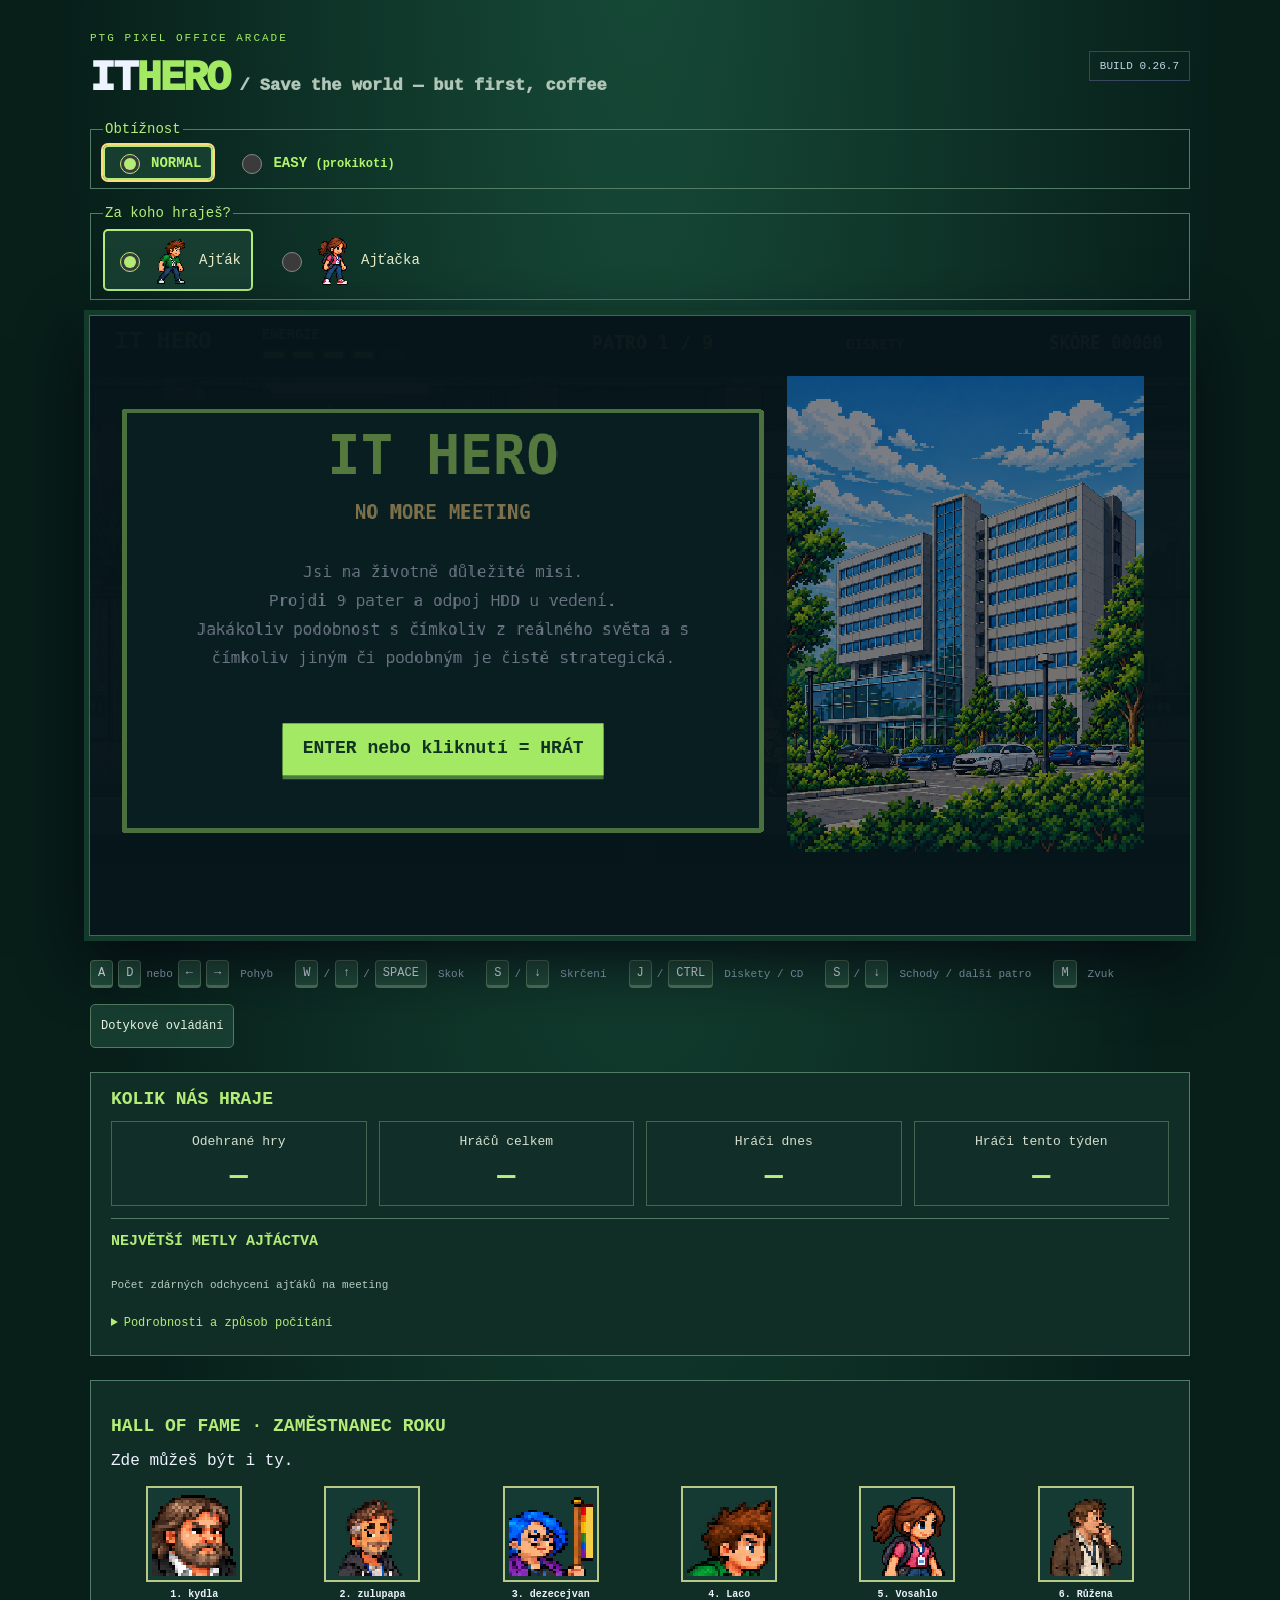
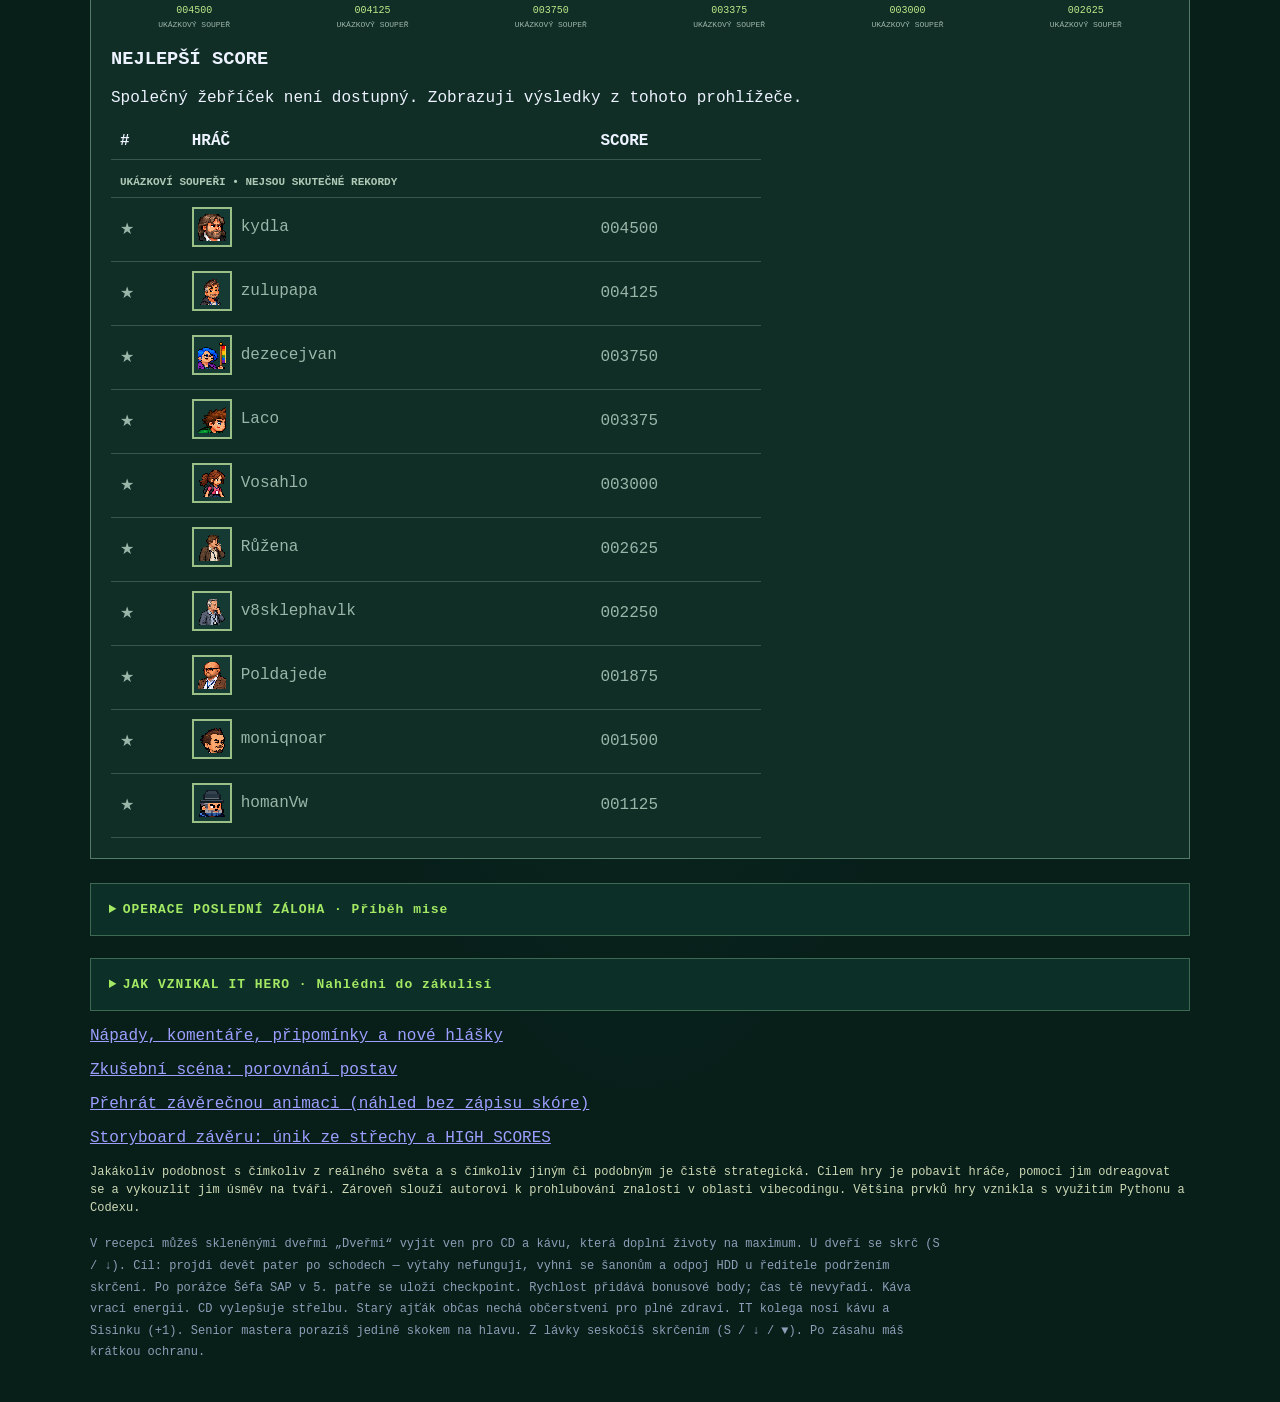
==== index.html @ a075cd4a "Apply approved desk variant C with cream legs and subdued office backgrounds" ====
<!doctype html>
<html lang="cs">
<head>
  <meta charset="utf-8">
  <meta name="viewport" content="width=device-width, initial-scale=1, viewport-fit=cover">
  <meta name="theme-color" content="#111a2a">
  <title>IT HERO | Save the world — but first, coffee</title>
  <link rel="stylesheet" href="style.css?v=0.26.7">
  <script defer src="vendor/phaser.min.js"></script>
  <script defer src="character-dialogue.js?v=0.26.7"></script>
  <script defer src="dialogue-runtime.js?v=0.26.7"></script>
  <script defer src="posters.js?v=0.26.7"></script>
  <script defer src="item-textures.js?v=0.26.7"></script>
  <script defer src="trio-attacks.js?v=0.26.7"></script>
  <script defer src="player-character.js?v=0.26.7"></script>
  <script defer src="appearance-mode.js?v=0.26.7"></script>
  <script defer src="character-motion.js?v=0.26.7"></script>
  <script defer src="enemy-catalog.js?v=0.26.7"></script>
  <script defer src="dbpm.js?v=0.26.7"></script>
  <script defer src="sap-integrator.js?v=0.26.7"></script>
  <script defer src="it-colleague.js?v=0.26.7"></script>
  <script defer src="gen-z-blockers.js?v=0.26.7"></script>
  <script defer src="old-badger.js?v=0.26.7"></script>
  <script defer src="touch-controls.js?v=0.26.7"></script>
  <script defer src="difficulty.js?v=0.26.7"></script>
  <script defer src="gameplay.js?v=0.26.7"></script>
  <script defer src="community-config.js?v=cloud-9e7cbf2f4eb1"></script>
  <script defer src="dialogue-community.js?v=0.26.7"></script>
  <script defer src="play-stats.js?v=0.26.7"></script>
  <script defer src="avatars.js?v=0.26.7"></script>
  <script defer src="founders.js?v=0.26.7"></script>
  <script defer src="menu-guests.js?v=0.26.7"></script>
  <script defer src="score-table.js?v=0.26.7"></script>
  <script defer src="ending-scene.js?v=0.26.7"></script>
  <script defer src="secret-console.js?v=0.26.7"></script>
  <script defer src="final-manager.js?v=0.26.7"></script>
  <script defer src="lobby.js?v=0.26.7"></script>
  <script defer src="outdoor-bonus.js?v=0.26.7"></script>
  <script defer src="office-desks.js?v=0.26.7"></script>
  <script defer src="game.js?v=0.26.7"></script>
  <link rel="icon" type="image/png" sizes="32x32" href="assets/icons/favicon-32.png?v=1">
  <link rel="icon" href="favicon.ico?v=1" sizes="16x16 32x32 48x48">
  <link rel="apple-touch-icon" sizes="180x180" href="assets/icons/apple-touch-icon.png?v=1">
  <link rel="manifest" href="site.webmanifest?v=1">
</head>
<body>
  <main class="layout">
    <header class="heading">
      <div>
        <span class="eyebrow">PTG PIXEL OFFICE ARCADE</span>
        <h1>IT<span>HERO</span><small> / Save the world — but first, coffee</small></h1>
      </div>
      <span class="version">BUILD 0.26.7</span>
    </header>
    <fieldset id="difficulty-choice" class="player-choice difficulty-choice"><legend>Obtížnost</legend><label><input type="radio" name="difficulty" value="normal" checked><span><strong>NORMAL</strong></span></label><label><input type="radio" name="difficulty" value="easy"><span><strong>EASY <small>(prokikoti)</small></strong></span></label></fieldset>
    <fieldset id="player-choice" class="player-choice">
      <legend>Za koho hraješ?</legend>
      <label><input type="radio" name="player-character" value="boy" checked><canvas width="64" height="80" aria-hidden="true"></canvas><span>Ajťák</span></label>
      <label><input type="radio" name="player-character" value="girl"><canvas width="64" height="80" aria-hidden="true"></canvas><span>Ajťačka</span></label>
    </fieldset>
    <section id="play-area" class="play-area" aria-label="Herní plocha a ovládání">
    <div class="game-shell">
      <div id="game" role="application" aria-label="Hra IT HERO"></div>
      <button type="button" id="game-action" class="game-action" hidden>ENTER nebo kliknutí = HRÁT</button>
      <div class="offline-message" id="offline-message" hidden>
        Phaser se nepodařilo načíst. Zkontroluj, že složka vendor obsahuje soubor phaser.min.js, a obnov stránku.
      </div>
    </div>
    <div id="touch-toolbar" class="touch-toolbar" hidden>
      <button type="button" id="touch-pause">|| Pauza</button>
      <button type="button" id="touch-sound" aria-pressed="true">Zvuk: zap.</button>
      <button type="button" id="touch-fullscreen">[ ] Celá obrazovka</button>
      <button type="button" id="touch-mode" data-mode="stick">Ovládání: palec</button>
    </div>
    <div id="touch-controls" class="touch-controls" role="group" aria-label="Dotykové ovládání hry" aria-describedby="touch-hint" hidden>
      <div id="touch-stick-zone" class="touch-stick-zone" role="group" aria-label="Levý palec: tažením doleva a doprava pohyb, nahoru skok, dolů skrčení a schody" aria-disabled="true" data-active="false">
        <div id="touch-stick-base" class="touch-stick-base" aria-hidden="true"><span class="touch-stick-knob"></span><span class="touch-stick-up">▲</span><span class="touch-stick-down">▼</span></div>
        <span class="touch-stick-hint" aria-hidden="true">↔ POHYB · ↑ SKOK · ↓ SCHODY</span>
      </div>
      <div class="touch-movement">
        <button type="button" data-touch-action="left" aria-label="Pohyb doleva" aria-pressed="false">◀</button>
        <button type="button" data-touch-action="right" aria-label="Pohyb doprava" aria-pressed="false">▶</button>
        <button type="button" data-touch-action="crouch" aria-label="Skrčit se nebo použít schody" aria-pressed="false">▼<small>schody</small></button>
        <button type="button" data-touch-action="jump" aria-label="Skok" aria-pressed="false">↑<small>skok</small></button>
      </div>
      <div class="touch-actions">
        <button type="button" data-touch-action="shoot" aria-label="Střelba disketami nebo CD" aria-pressed="false">●<small>střelba</small></button>
      </div>
    </div>
    <p id="touch-hint" class="touch-hint" hidden>Drž ▼ pro skrčení; u schodů přejdeš dál a u HDD odpojíš disk. Pohyb, skok a střelbu můžeš kombinovat. <span>Na mobilu zkus otočit telefon na šířku.</span></p>
    </section>
    <div class="controls">
      <div><kbd>A</kbd><kbd>D</kbd><span>nebo</span><kbd>←</kbd><kbd>→</kbd><span>Pohyb</span></div>
      <div><kbd>W</kbd><span>/</span><kbd>↑</kbd><span>/</span><kbd>SPACE</kbd><span>Skok</span></div>
      <div><kbd>S</kbd><span>/</span><kbd>↓</kbd><span>Skrčení</span></div>
      <div><kbd>J</kbd><span>/</span><kbd>CTRL</kbd><span>Diskety / CD</span></div>
      <div><kbd>S</kbd><span>/</span><kbd>↓</kbd><span>Schody / další patro</span></div>
      <div><kbd>M</kbd><span>Zvuk</span></div>
    </div>
    <button type="button" id="touch-toggle" class="touch-toggle" aria-controls="touch-controls" aria-expanded="false">Dotykové ovládání</button>
    <section class="play-statistics compact-stats" aria-labelledby="play-stats-title"><h2 id="play-stats-title">KOLIK NÁS HRAJE</h2>
    <dl class="play-stat-values stats-totals"><div><dt>Odehrané hry</dt><dd id="games-started">—</dd></div><div><dt>Hráčů celkem</dt><dd id="players-total">—</dd></div><div><dt>Hráči dnes</dt><dd id="players-today">—</dd></div><div><dt>Hráči tento týden</dt><dd id="players-week">—</dd></div></dl>

    <div class="game-activity"><h3>NEJVĚTŠÍ METLY AJŤÁCTVA</h3><div id="game-killers" class="game-killers"></div><p class="killer-count-label">Počet zdárných odchycení ajťáků na meeting</p></div>
    <details class="stats-details"><summary>Podrobnosti a způsob počítání</summary><p id="play-stats-status" role="status">Načítám statistiku…</p><p id="games-since"></p><p id="game-stats-status" role="status">Načítám statistiku her…</p><p class="play-stats-note">Hráče počítáme podle anonymního ID prohlížeče. Opakované pokusy jednoho hráče se započítávají mezi hry, ne mezi nové hráče. Jiný prohlížeč nebo smazání dat znamená nového hráče. Den i týden počítáme podle českého času, týden od pondělí.</p><p class="play-stats-note">Počítá se každý start kampaně i pokračování ze zálohy po prohře. Pauza, venkovní mezihra ani samotné otevření stránky se nepočítají. Starší hry před začátkem měření zpětně dopočítat neumíme.</p></details></section>
    <section class="employee-hall" aria-labelledby="employee-title"><h2 id="employee-title">HALL OF FAME · ZAMĚSTNANEC ROKU</h2><p>Zde můžeš být i ty.</p><div id="employee-portraits" class="employee-portraits"></div>
    <h3>NEJLEPŠÍ SCORE</h3><p id="lobby-status" role="status">Načítám společné výsledky…</p><table class="lobby-table"><thead><tr><th scope="col">#</th><th scope="col">HRÁČ</th><th scope="col">SCORE</th></tr></thead><tbody id="lobby-scores"></tbody></table></section>
    <details class="mission-story">
      <summary>OPERACE POSLEDNÍ ZÁLOHA · Příběh mise</summary>
      <p>Někdo rozeslal e-mail „HOŘÍ!“ a do kopie přidal celou firmu. Myslel tím termín vyplnění dotazníku 9029/775 v LínémX. Recepce to pochopila doslova.</p>
      <p>Budova je vyklizená. Skoro. Na povinné porady se evakuace zřejmě nevztahuje.</p>
      <p>Byl jsi zrovna ve městě pro diskety, když ti to došlo. V kanceláři nejvyššího šéfa v devátém patře zůstal připojený tvůj externí HDD. Ten s adresářem <strong>„POJISTKA_PRO_PŘÍPAD_PADÁKA“</strong>.</p>
      <p>Stačí, aby někdo klikl na <strong>„PREZENTACE_FINAL_OPRAVDU_FINAL.exe“</strong>, a spustí se tvůj kdysi vtipně míněný krizový plán: servery se promažou, switche promění v drahá těžítka a všem ve firmě přistanou ve schránce fotomontáže vedení, oblíbených kolegů a všechny pikantnosti z odposlechů ve výtazích.</p>
      <p><strong>Musíš ten disk odpojit. Hned.</strong></p>
      <p>Před tebou je devět pater, nefunkční výtahy a kolegové s jedinou otázkou: „Nemáš minutku?“</p>
      <p>Nemáš.</p>
      <p>Žádná porada. Žádný brífink. Žádný stand-up, společný oběd ani rychlý brainstorming.</p>
      <p><strong>Popadni diskety, přeskoč agendu a dostaň se nahoru.</strong></p>
    </details>
    <details class="mission-story making-of" id="making-of">
      <summary>JAK VZNIKAL IT HERO · Nahlédni do zákulisí</summary>
      <article aria-labelledby="making-of-title">
        <h2 id="making-of-title">IT HERO: Z kanceláře do pixelového světa</h2>
        <p>Na začátku byla jednoduchá otázka: <strong>Co kdyby se běžný den v kanceláři změnil v arkádovou hru?</strong> Místo příšer kolegové, místo kouzelných lektvarů káva a místo meče diskety. Tak vznikl IT HERO — hra pro pobavení a zároveň praktický pokus, co dnes dokáže člověk vytvořit s pomocí AI.</p>
        <h3>Nejdřív pár kostiček a tři patra</h3>
        <figure><a href="assets/making-of/first-version.png" target="_blank" rel="noopener noreferrer" aria-label="Zvětšit obrázek první verze hry"><img src="assets/making-of/first-version.png" width="1100" height="870" loading="lazy" decoding="async" alt="První verze IT HERO 0.1.1: jednoduché postavičky, obdélníkové kancelářské vybavení, káva a schody."></a><figcaption>První prototyp měl tři patra a kancelář poskládanou z obdélníků. Už uměl pohyb, skok, střelbu a doplňování energie kávou. Snímek původní verze 0.1.1.</figcaption></figure>
        <p>První verze nepotřebovala dokonalou grafiku. Bylo důležité zjistit, jestli bude základ hry fungovat: projít patro, přeskočit překážku, vyhnout se šanonu a najít schody.</p>
        <p>Teprve potom přibývala další patra, nové postavy, venkovní mezihra, mobilní ovládání a závěrečný odlet. Dnešní hra má devět pater. <strong>Ajťačka přibyla až na přání hráčů, stejně jako lehčí obtížnost Easy.</strong> Připomínky tak mění nejen drobnosti, ale i způsob, jakým se hra hraje.</p>
        <h3>Jak vznikají postavy</h3>
        <figure><a href="assets/making-of/visual-concept.png" target="_blank" rel="noopener noreferrer" aria-label="Zvětšit původní grafický koncept a lineup postav"><img src="assets/making-of/visual-concept.png" width="1536" height="1024" loading="lazy" decoding="async" alt="Původní vizuální koncept: kancelářská budova, sestava Ajťáka, sekretářky, odboráře a manažera, paleta barev a návrhy předmětů."></a><figcaption>Původní vizuální koncept a lineup, tedy sestava návrhů postav. Společný přehled pomáhá porovnat velikosti, barvy i styl. Některé podoby a útoky se od té doby změnily.</figcaption></figure>
        <p>Postava nejdřív vzniká jako návrh: jak bude vypadat, co ponese v ruce a čím bude charakteristická. Potom potřebuje několik podob pro různé situace.</p>
        <figure class="making-of-character"><a href="assets/characters/it_colleague.png" target="_blank" rel="noopener noreferrer" aria-label="Zvětšit obrázky IT kolegy v několika pózách"><img src="assets/characters/it_colleague.png" width="1774" height="887" loading="lazy" decoding="async" alt="IT kolega v několika pózách: stojí, přikrčí se a mává, nabízí kávu a podává sladkost."></a><figcaption>Jedna postava, několik situací: IT kolega v klidu, přikrčený, s kávou a se sladkostí. Ukázka obrázkového podkladu pro hru.</figcaption></figure>
        <p>Takovým jednotlivým obrázkům se říká <strong>sprity</strong>. Když hra rychle střídá obrázky chůze, postava se zdánlivě pohybuje. Podobně funguje skok, útok nebo reakce na zásah — jako malý obrázkový film.</p>
        <p>Vytvořit hezký návrh je ale jen začátek. Ve hře musí správně sedět ruce, vlasy i předměty. Knír, který vypadá dobře na velkém obrázku, může na malé postavičce působit jako přilepený. Proto se grafika opakovaně upravuje a kontroluje přímo při hraní. Současné podoby si můžeš prohlédnout v <a href="character-preview.html">porovnání postav</a>.</p>
        <h3>Z čeho se skládá obraz hry</h3>
        <p>Celá scéna má několik vrstev, podobně jako divadelní jeviště:</p>
        <ul><li><strong>Pozadí</strong> tvoří kanceláře, okna, město nebo prostor před budovou. Vytváří atmosféru.</li><li><strong>Herní předměty</strong> jsou stoly, plošiny, dveře nebo vozíky. Hráč musí dobře poznat, kudy může projít a na co vyskočit.</li><li><strong>Postavy a střely</strong> se pohybují před pozadím. Patří sem také létající diskety, míčky a další kancelářská výzbroj.</li><li><strong>Efekty</strong> ukazují zásah, páru nad kávou nebo pohon létajícího auta.</li><li><strong>Ukazatele a texty</strong> sdělují energii, skóre, patro a hlášky postav.</li></ul>
        <p>Vzhled vychází z <strong>pixel artu</strong> — obrázků, u kterých jsou záměrně vidět malé barevné čtverečky. Připomíná staré herní automaty, ale kombinuje je s podrobnějším kancelářským prostředím. Barevná paleta na konceptu pomáhá udržet společný styl; výrazné obrysy zase oddělují postavy a překážky od pozadí.</p>
        <p>Vedle viditelného obrázku má postava také neviditelnou <strong>zásahovou oblast</strong>. Podle ní hra pozná, zda hráč stojí na stole, narazil do kolegy nebo ho zasáhla střela. Nemusí přesně kopírovat každý vlas; jejím úkolem je, aby střety působily spravedlivě.</p>
        <h3>Než vznikne animace, přijde storyboard</h3>
        <p><strong>Storyboard je obrázkový plán děje.</strong> Je to něco jako krátký komiks, podle kterého se připravuje průběh hry a jednotlivé scény. Následující přehled shrnuje dnešní kampaň a ukazuje i její závěr.</p>
        <figure><a href="assets/making-of/campaign-storyboard.png" target="_blank" rel="noopener noreferrer" aria-label="Zvětšit storyboard kampaně"><img src="assets/making-of/campaign-storyboard.png" width="1536" height="1024" loading="lazy" decoding="async" alt="Šest obrázků kampaně: recepce, kancelářské překážky, přestávka venku, poslední manažer, odlet autem a vítězství."></a><figcaption>Obrázkový přehled kampaně. Ilustrace děje, nikoli šest snímků ze spuštěné hry.</figcaption></figure>
        <ol><li><strong>Recepce:</strong> Ajťák nebo Ajťačka vyráží zachránit externí disk.</li><li><strong>Cesta vzhůru:</strong> kanceláře, kolegové, překážky a jejich hlášky.</li><li><strong>Pauza venku:</strong> káva, zásoby CD, DžejTý na skládačce a pozorující sojka.</li><li><strong>Poslední patro:</strong> souboj s hlavním manažerem a odpojení HDD.</li><li><strong>Únik ze střechy:</strong> nástup do upraveného sportovního auta a odlet nad městem.</li><li><strong>Závěr:</strong> na Normal zápis do Hall of Fame, na Easy manažerova výzva zkusit vyšší obtížnost.</li></ol>
        <figure><a href="assets/making-of/rooftop-storyboard.png" target="_blank" rel="noopener noreferrer" aria-label="Zvětšit storyboard závěrečného odletu"><img src="assets/making-of/rooftop-storyboard.png" width="1774" height="887" loading="lazy" decoding="async" alt="Podrobnější storyboard závěru: příchod na střechu, nástup do auta, změna kol na pohon, odlet nad kampusem a tabulka skóre."></a><figcaption>I krátká závěrečná animace potřebuje plán: příchod na střechu, nástup, spuštění pohonu a samotný odlet. Návrh se při realizaci dále upravoval.</figcaption></figure>
        <h3>Co je pod kapotou</h3>
        <p>Hra běží přímo v internetovém prohlížeči, takže se nic neinstaluje. Její pravidla jsou napsaná v <strong>JavaScriptu</strong>. Knihovna <strong>Phaser</strong> pomáhá zobrazovat obrázky, pohybovat postavami a počítat srážky. Python se využíval při přípravě některých podkladů a pomocných úpravách.</p>
        <dl class="making-of-tech"><dt>GitHub — dílna a archiv</dt><dd>Uchovává soubory hry a historii změn. Je možné dohledat, co se kdy upravovalo.</dd><dt>Cloudflare — webová výloha</dt><dd>Odtud se hotová hra načítá do počítače nebo telefonu.</dd><dt>Společná databáze — výsledková kniha a schránka nápadů</dt><dd>Uchovává rekordy a odeslané návrhy či připomínky.</dd><dt>Prohlížeč hráče — malý poznámkový blok</dt><dd>Pamatuje si drobnosti, například které hlášky ještě nezazněly.</dd></dl>
        <p>Hlášky se promíchávají jako balíček karet. V příslušné situaci se postupně vystřídají všechny a potom se seznam znovu zamíchá. Návrhy nových hlášek mají vlastní schránku, kde je možné je před uvolněním upravit a schválit.</p>
        <h3>A kde je v tom AI?</h3>
        <p>Hra vzniká metodou označovanou jako <strong>vibecoding</strong>. Autor popíše nápad a s pomocí Codexu připravuje kód, řeší chyby a přidává funkce. AI pomáhá také s grafickými návrhy.</p>
        <p>Není to ale jedno tlačítko „vytvoř hotovou hru“. Každá změna se musí vyzkoušet. Část kontrol dělají automatické testy v opravdovém prohlížeči, další problémy odhalí až hráči: někde nejde vyskočit na plošinu, jinde palec zakrývá obraz nebo se překrývají dvě hlášky.</p>
        <p>IT HERO tak postupně roste díky nápadům, zkoušení a připomínkám. Jeho cílem je pobavit, vykouzlit úsměv a naučit autora něco nového.</p>
        <p><strong>A když při tom dochází energie? No nejdřív kávu, pak zázraky…</strong></p>
      </article>
    </details>
    <p><a href="dialogue-suggestions.html">Nápady, komentáře, připomínky a nové hlášky</a></p>
    <p><a href="character-preview.html">Zkušební scéna: porovnání postav</a></p>
    <p><a href="ending-preview.html">Přehrát závěrečnou animaci (náhled bez zápisu skóre)</a></p>
    <p><a href="ending-storyboard.html">Storyboard závěru: únik ze střechy a HIGH SCORES</a></p>
    <p class="satire-notice">Jakákoliv podobnost s čímkoliv z reálného světa a s čímkoliv jiným či podobným je čistě strategická. Cílem hry je pobavit hráče, pomoci jim odreagovat se a vykouzlit jim úsměv na tváři. Zároveň slouží autorovi k prohlubování znalostí v oblasti vibecodingu. Většina prvků hry vznikla s využitím Pythonu a Codexu.</p>
    <p class="footer">V recepci můžeš skleněnými dveřmi „Dveřmi“ vyjít ven pro CD a kávu, která doplní životy na maximum. U dveří se skrč (S / ↓). Cíl: projdi devět pater po schodech — výtahy nefungují, vyhni se šanonům a odpoj HDD u ředitele podržením skrčení. Po porážce Šéfa SAP v 5. patře se uloží checkpoint. Rychlost přidává bonusové body; čas tě nevyřadí. Káva vrací energii. CD vylepšuje střelbu. Starý ajťák občas nechá občerstvení pro plné zdraví. IT kolega nosí kávu a Sisinku (+1). Senior mastera porazíš jedině skokem na hlavu. Z lávky seskočíš skrčením (S / ↓ / ▼). Po zásahu máš krátkou ochranu.</p>
  </main>
</body>
</html>
---- style.css ----
:root{color-scheme:dark;--bg:#071e19;--panel:#15362b;--ink:#edf3ff;--muted:#99a7c1;--accent:#a4e963}
*{box-sizing:border-box}html,body{margin:0;min-height:100%;background:var(--bg);color:var(--ink);font-family:ui-monospace,SFMono-Regular,Consolas,'Liberation Mono',monospace}
body{background:radial-gradient(ellipse at 50% -10%,#174c39 0%,transparent 65%),#071e19}
.layout{width:min(100% - 24px,1100px);margin:0 auto;padding:28px 0 38px}
.heading{display:flex;justify-content:space-between;gap:12px;align-items:center;margin-bottom:18px}
.eyebrow{font-size:11px;letter-spacing:2px;color:var(--accent)}h1{margin:9px 0 0;font-family:inherit;font-size:clamp(27px,4.1vw,42px);font-weight:950;letter-spacing:-2px}h1 span{color:#a4e963}h1 small{font-size:clamp(12px,1.8vw,17px);letter-spacing:0;color:#b1c6b7}
.version{border:1px solid #36475e;padding:8px 10px;color:#c4d1e5;font-size:11px;white-space:nowrap}
.game-shell{position:relative;background:#070e19;outline:1px solid #3d6851;box-shadow:0 0 0 6px #133b2c,0 22px 60px #050811;overflow:hidden}
#game{aspect-ratio:16/9;width:100%;display:flex;align-items:center;justify-content:center}#game canvas{display:block;max-width:100%;max-height:100%;image-rendering:pixelated;image-rendering:crisp-edges}
.offline-message{position:absolute;inset:0;display:grid;place-items:center;text-align:center;padding:40px;background:#18243c;color:#ffdb99;font-size:15px}.offline-message[hidden]{display:none}
.controls{display:flex;flex-wrap:wrap;gap:12px 22px;align-items:center;margin-top:25px;color:#9fb0c9;font-size:11px}.controls>div{display:flex;align-items:center;gap:5px}kbd{border:1px solid #54785e;border-bottom:3px solid #54785e;background:#214d3b;border-radius:4px;padding:6px 7px;color:#eff8ff;font-size:12px;line-height:1}.controls span:last-child{margin-left:6px}.footer{max-width:850px;color:#8d9eb7;font-size:12px;line-height:1.8;margin:17px 0 0}
@media(max-width:650px){.layout{padding-top:15px}.version{display:none}.controls{margin-top:22px}h1 small{display:block}.heading{margin-bottom:16px}}

/* Samostatné HTML tlačítko obchází případnou ztrátu Phaser pointer eventu. */
.game-action{position:absolute;left:32.1%;top:70%;transform:translate(-50%,-50%);z-index:20;
  cursor:pointer;border:0;border-radius:0;background:#a4e963;color:#103322;
  padding:14px 20px;font:700 clamp(12px,1.55vw,18px)/1.3 Consolas,monospace;
  white-space:nowrap;box-shadow:0 4px 0 #4a7c3f;max-width:96%;}
.game-action:hover{background:#c1ff83}.game-action:active{transform:translate(-50%,-48%);box-shadow:0 2px 0 #4a7c3f}
.game-action:focus-visible{outline:3px solid #ffdd82;outline-offset:4px}
.game-action[hidden]{display:none}
#game canvas:focus-visible{outline:2px solid #a4e963;outline-offset:-2px}

.mission-story{margin-top:22px;padding:14px 18px;border:1px solid #3d6851;background:#0c3028;color:#d9e4d9;font-size:13px;line-height:1.8}
.mission-story summary{cursor:pointer;color:#a4e963;font-weight:700;letter-spacing:1px}
.mission-story p{max-width:850px}.mission-story strong{color:#f4e3a2}

/* Touch controls sit outside the game canvas, so thumbs never cover enemies. */
.play-area{position:relative}
.touch-toolbar[hidden],.touch-controls[hidden],.touch-hint[hidden]{display:none}
.touch-toolbar{display:flex;gap:6px;justify-content:flex-end;margin:10px 0 6px}
.touch-toolbar button,.touch-toggle{border:1px solid #527c61;background:#173d31;color:#eaf4e7;font:12px ui-monospace,monospace;min-height:44px;padding:8px 10px;touch-action:manipulation;border-radius:5px;cursor:pointer}
.touch-toggle{margin-top:16px;min-height:44px}
.touch-controls{display:flex;justify-content:space-between;gap:12px;padding:4px 0;touch-action:none;user-select:none;-webkit-user-select:none}
.touch-movement,.touch-actions{display:flex;gap:8px}
.touch-controls button{width:62px;min-height:62px;padding:4px;border:2px solid #73965f;border-bottom-width:5px;border-radius:8px;background:#214d3b;color:#e5f2df;font:700 24px/1 ui-monospace,monospace;touch-action:none;user-select:none;-webkit-user-select:none;-webkit-touch-callout:none}
.touch-controls button small{display:block;font-size:10px;margin-top:6px;font-weight:400}
.touch-actions button{background:#38512b;border-color:#a4d76f}
.touch-controls button.held{background:#a4e963;color:#102b24;border-color:#d3ffa1;transform:translateY(2px)}
.touch-controls button:disabled,.touch-toolbar button:disabled{opacity:.42}
.touch-controls button:focus-visible,.touch-toolbar button:focus-visible,.touch-toggle:focus-visible{outline:3px solid #ffdc83;outline-offset:2px}
.touch-hint{font-size:11px;line-height:1.5;color:#b4cbb8;margin:8px 0 0}
.touch-layout #game{touch-action:none}
@media(max-width:650px){
 .touch-layout .layout{width:calc(100% - 16px);padding-top:max(10px,env(safe-area-inset-top))}
 .touch-layout .heading{gap:6px}.touch-layout h1{font-size:27px}.touch-layout h1 small{font-size:11px}
 .touch-layout .version{display:block;font-size:9px;padding:6px}
 .touch-controls button{width:clamp(46px,14vw,62px);min-height:58px}
 .touch-movement,.touch-actions{gap:5px}.touch-controls{gap:8px}
 .touch-layout .controls{display:none}
 .touch-toolbar button{min-height:44px;font-size:11px}
}
@media(max-height:540px) and (orientation:landscape){
 .touch-layout .layout{padding:4px max(8px,env(safe-area-inset-right)) 20px;width:100%}
 .touch-layout .heading{display:none}
 .touch-layout .play-area{height:calc(100vh - 8px);height:calc(100dvh - 8px);display:flex;flex-direction:column;gap:5px}
 .touch-layout .game-shell{flex:1;min-height:0;width:100%;box-shadow:none}
 .touch-layout #game{aspect-ratio:auto;height:100%}
 .touch-layout .touch-toolbar{position:absolute;top:4px;right:4px;z-index:30;margin:0}
 .touch-layout .touch-toolbar button{min-height:32px;padding:4px 7px;font-size:10px}
 .touch-layout .touch-controls{flex-shrink:0;padding:0 max(4px,env(safe-area-inset-left)) max(2px,env(safe-area-inset-bottom))}
 .touch-layout .touch-controls button{width:62px;min-height:60px}
 .touch-layout .touch-hint{display:none}
}
.play-area:fullscreen{width:100%;height:100%;padding:max(4px,env(safe-area-inset-top)) max(8px,env(safe-area-inset-right)) max(4px,env(safe-area-inset-bottom));background:#071e19;display:flex;flex-direction:column;gap:6px}
.play-area:fullscreen .game-shell{flex:1;min-height:0;box-shadow:none}
.play-area:fullscreen #game{height:100%;aspect-ratio:auto}
.play-area:fullscreen .touch-controls{flex-shrink:0}
.play-area:fullscreen .touch-toolbar{margin:0}
.play-area:fullscreen .touch-hint{display:none}
/* Phaser and flexbox must not each add their own centering margins. */
#game canvas{margin:0!important}
@media(max-height:540px) and (orientation:landscape){
 .touch-layout .touch-toolbar{top:auto;bottom:12px;left:calc(50% + 24px);right:auto;transform:translateX(-50%);gap:4px}
 .touch-layout .touch-toolbar button{width:44px;min-height:44px;padding:4px;font-size:0}
 .touch-layout #touch-pause::after{content:'||';font-size:18px}
 .touch-layout #touch-pause[data-paused="true"]::after{content:'▶'}
 .touch-layout #touch-sound::after{content:'Zvuk';font-size:10px}
 .touch-layout #touch-sound[aria-pressed="false"]::after{content:'Zvuk ×'}
 .touch-layout #touch-fullscreen::after{content:'[ ]';font-size:15px}
}

/* Landscape: side rails leave the full viewport height to the game. */
@media(max-height:540px) and (orientation:landscape){
 .touch-layout .layout{padding:4px max(8px,env(safe-area-inset-right)) 20px max(8px,env(safe-area-inset-left))}
 .touch-layout .play-area{--touch-rail:64px;gap:0}
 .touch-layout .game-shell{width:calc(100% - 2 * var(--touch-rail));margin-inline:auto}
 .touch-layout .touch-controls{position:absolute;inset:0;display:block;padding:0;pointer-events:none}
 .touch-layout .touch-movement,.touch-layout .touch-actions{position:absolute;width:var(--touch-rail);align-items:center;flex-direction:column;gap:6px;pointer-events:auto}
 .touch-layout .touch-movement{left:0;top:50%;transform:translateY(-50%)}
 .touch-layout .touch-actions{right:0;bottom:4px}
 .touch-layout .touch-controls button{width:56px;min-height:56px}
 .touch-layout .touch-toolbar{top:4px;right:0;bottom:auto;left:auto;transform:none;width:var(--touch-rail);flex-direction:column;align-items:center;gap:4px}
 .touch-layout .touch-toolbar button{flex:none}
 .touch-layout .play-area:fullscreen{padding:max(4px,env(safe-area-inset-top)) max(8px,env(safe-area-inset-right)) max(4px,env(safe-area-inset-bottom)) max(8px,env(safe-area-inset-left))}
 .touch-layout .play-area:fullscreen .touch-movement{left:max(8px,env(safe-area-inset-left))}
 .touch-layout .play-area:fullscreen .touch-actions,.touch-layout .play-area:fullscreen .touch-toolbar{right:max(8px,env(safe-area-inset-right))}
}
@media(max-width:650px) and (max-height:540px) and (orientation:landscape){
 .touch-layout .play-area{--touch-rail:52px}
 .touch-layout .touch-controls button{width:48px;min-height:48px}
}
.dialogue-section{margin:32px 0;padding-top:16px;border-top:1px solid #3d6851;line-height:1.65}
#character-dialogue{display:grid;grid-template-columns:repeat(auto-fit,minmax(min(100%,310px),1fr));gap:14px}
.dialogue-card{padding:16px;background:#10362b;border:1px solid #3d6851;overflow-wrap:anywhere}
.dialogue-card h3{color:#a4e963;margin:0 0 12px;font-size:17px}
.dialogue-card h4{color:#f4e3a2;font-size:14px;margin:18px 0 6px}
.dialogue-card ul{padding-left:20px;margin:0}.dialogue-card li{margin:8px 0}
.dialogue-card p{color:#b4cbb8}.dialogue-section code{overflow-wrap:anywhere}
.dialogue-card summary{cursor:pointer;color:#a4e963;padding:10px 0}
.dialogue-card textarea{display:block;resize:vertical;width:100%;min-height:130px;background:#071e19;color:#edf3ff;border:1px solid #73965f;padding:10px;font:16px/1.5 ui-monospace,monospace}
.dialogue-actions{display:flex;flex-wrap:wrap;gap:10px}
.dialogue-actions button{min-height:44px;padding:10px;background:#214d3b;color:#edf3ff;border:1px solid #73965f;cursor:pointer;font:inherit}
#dialogue-status{color:#f4e3a2;font-size:14px}

/* Keep the catalogue build visible on phones as well as desktop. */
.character-preview .version{display:inline-block}
.character-preview .heading{flex-wrap:wrap}

/* Floating thumb control. The origin is the actual touch position, not a fixed button. */
.touch-toolbar{flex-wrap:wrap}
.touch-stick-zone{display:none;position:relative;touch-action:none;overflow:hidden;-webkit-touch-callout:none}
.touch-controls[data-movement="stick"] .touch-movement{display:none}
.touch-controls[data-movement="stick"] .touch-stick-zone{display:block;width:55%;min-height:136px}
.touch-controls[data-movement="stick"] .touch-actions{align-self:flex-end;align-items:flex-end;padding-bottom:8px}
.touch-stick-base{position:absolute;left:50%;top:50%;width:100px;height:100px;transform:translate(-50%,-50%);border:2px solid #b4d9a4;border-radius:50%;background:#103f3290;box-shadow:inset 0 0 0 9px #9ac17b22;opacity:.48;pointer-events:none}
.touch-stick-knob{position:absolute;left:50%;top:50%;width:42px;height:42px;border:2px solid #d1efad;border-radius:50%;background:#95cb6e88;transform:translate(-50%,-50%) translate(var(--stick-dx,0px),var(--stick-dy,0px))}
.touch-stick-up{position:absolute;left:43px;top:5px;font-size:12px;color:#e3f5d6}
.touch-stick-down{position:absolute;left:43px;bottom:5px;font-size:12px;color:#e3f5d6}
.touch-stick-hint{position:absolute;bottom:2px;left:8px;color:#b3d1b6;font-size:9px;pointer-events:none;white-space:nowrap}
.touch-stick-zone[data-active="true"] .touch-stick-base{opacity:.9}
.touch-stick-zone[data-active="true"] .touch-stick-hint{visibility:hidden}
.touch-stick-zone[aria-disabled="true"]{pointer-events:none;opacity:.35}
.touch-stick-layout .touch-actions button{width:62px;min-height:62px;height:62px;border-radius:50%}
.touch-stick-layout [data-touch-action="shoot"]{background:#5a4930;border-color:#edc675}
@media(max-height:540px) and (orientation:landscape){
 .touch-layout #touch-mode::after{content:'Palec';font-size:10px}
 .touch-layout #touch-mode[data-mode="buttons"]::after{content:'Tlač.'}
 .touch-layout .touch-toolbar{flex-wrap:nowrap}
 .touch-layout.touch-stick-layout .play-area{--touch-left-rail:128px}
 .touch-layout.touch-stick-layout .game-shell{width:calc(100% - var(--touch-left-rail) - var(--touch-rail));margin-left:var(--touch-left-rail);margin-right:var(--touch-rail)}
 .touch-layout .touch-controls[data-movement="stick"] .touch-stick-zone{position:absolute;left:0;bottom:8px;width:calc(var(--touch-left-rail) - 8px);height:60%;min-height:150px;pointer-events:auto}
 .touch-layout .touch-controls[data-movement="stick"] .touch-stick-zone[aria-disabled="true"]{pointer-events:none}
 .touch-layout .touch-stick-hint{display:none}
 .touch-layout.touch-stick-layout .touch-actions{padding-bottom:0}
 .touch-layout.touch-stick-layout .touch-actions button{width:56px;min-height:56px;height:56px}
}
@media(max-width:650px) and (max-height:540px) and (orientation:landscape){
 .touch-layout.touch-stick-layout .play-area{--touch-left-rail:112px}
 .touch-layout.touch-stick-layout .touch-actions button{width:48px;min-height:48px;height:48px}
}

/* Native modal stays available in fullscreen and lets phones use their own keyboard. */
.score-dialog{width:min(560px,96vw);max-height:94dvh;padding:0;border:3px solid #a4e963;background:#091f22;color:#edf3ff;box-shadow:0 0 0 5px #20473b;font:14px/1.4 ui-monospace,monospace;overflow:auto}
.score-dialog::backdrop{background:#030c16d9}
.score-panel{padding:20px}.score-eyebrow{color:#f7ca70;letter-spacing:3px;margin:0;text-align:center}
.score-panel h2{color:#a4e963;font-size:clamp(24px,5vw,34px);letter-spacing:4px;text-align:center;margin:6px 0}
.score-result{text-align:center;color:#f7ca70;font-weight:bold;font-size:20px;margin:8px 0}.score-details{text-align:center;font-size:11px;color:#b4cbb8}
.score-form{display:flex;flex-wrap:wrap;gap:8px;align-items:center}.score-form label{width:100%;font-size:12px;color:#b4cbb8}
.score-form input{flex:1;min-width:100px;width:150px;background:#102f30;border:1px solid #8fb590;color:#fff;padding:10px;font:18px ui-monospace,monospace;min-height:44px;text-transform:uppercase}
.score-panel button{min-height:44px;border:1px solid #a4e963;padding:10px 12px;background:#294f33;color:#edffdc;font:bold 12px ui-monospace,monospace;cursor:pointer}.score-panel button:disabled{opacity:.5;cursor:default}
.score-panel :focus-visible{outline:3px solid #ffd17d;outline-offset:2px}.score-status{font-size:11px;min-height:30px;color:#c8d6c8}
.score-scroll{max-height:32dvh;overflow:auto}.score-panel table{width:100%;border-collapse:collapse;text-align:left}.score-panel caption{font-size:11px;text-align:left;color:#b4cbb8;padding-bottom:6px}
.score-panel th{color:#f7ca70;background:#091f22;position:sticky;top:0}.score-panel td,.score-panel th{padding:6px;border-bottom:1px solid #315a4b}.score-panel td:last-child,.score-panel th:last-child{text-align:right}.score-panel td:nth-child(2){overflow-wrap:anywhere}.score-again{display:block;margin:14px auto 0}
@media(max-height:540px) and (orientation:landscape){.score-panel{padding:10px 16px}.score-eyebrow{font-size:10px}.score-panel h2{font-size:24px;margin:0}.score-result{font-size:16px;margin:3px 0}.score-details{margin:3px 0}.score-status{margin:5px 0;min-height:16px}.score-form label{width:auto}.score-scroll{max-height:26dvh}.score-again{margin-top:8px}}

.score-panel [data-demo-list] th{position:static;text-align:left;color:#a8bfac;font-size:10px;padding-top:14px;white-space:normal}.score-panel .score-demo{color:#8caa9d}

.community-page{max-width:820px;line-height:1.6}.community-page fieldset{border:1px solid #54785e;padding:18px;margin:20px 0}.community-page label{display:block;margin:12px 0 5px}.community-page input:not([type=checkbox]),.community-page select,.community-page textarea{display:block;width:100%;min-height:44px;padding:10px;background:#10332b;color:#edf3ff;border:1px solid #73965f;font:16px/1.5 ui-monospace,monospace}.community-page textarea{resize:vertical}.community-page input[type=checkbox]{width:22px;height:22px;vertical-align:middle}.community-page button{min-height:44px;padding:10px;margin:8px 0;background:#214d3b;color:#edf3ff;border:1px solid #73965f;cursor:pointer;font:14px ui-monospace,monospace}.community-page button:disabled{opacity:.5}.community-page :focus-visible{outline:3px solid #ffdb99;outline-offset:2px}.community-page [hidden]{display:none!important}.submission-trap{position:absolute;left:-10000px;width:1px;height:1px;overflow:hidden}#admin-items .dialogue-card{margin:14px 0}#admin-status,#suggestion-status{color:#f4e3a2;overflow-wrap:anywhere}.community-page .version{display:block}
.ending-skip{position:absolute;z-index:40;min-height:44px;max-width:60%;padding:8px 12px;border:1px solid #a4e963;background:#0c242deb;color:#e4f9d1;font:bold 12px ui-monospace,monospace;cursor:pointer;touch-action:manipulation}.ending-skip:focus-visible{outline:3px solid #ffdd82;outline-offset:2px}

.satire-notice{font-size:12px;color:#ced9b5;line-height:1.5}.community-page textarea{white-space:pre-wrap}

.secret-console{max-width:min(92vw,540px);border:2px solid #abe665;background:#102a25;color:#e8edca;padding:24px}.secret-console::backdrop{background:#031519c9}.secret-console input{width:100%;box-sizing:border-box;margin:12px 0;padding:12px;background:#071b19;color:#c2f28e;border:1px solid #80a673;font:16px monospace}.secret-console button{margin:6px;padding:10px}.employee-hall{margin:24px 0;padding:20px;border:1px solid #527c68;background:#102d26}.employee-hall h2{font-size:18px;color:#b3ed78}.employee-portraits{display:grid;grid-template-columns:repeat(6,minmax(0,1fr));gap:12px}.employee-portraits figure{margin:0;text-align:center;min-width:0}.employee-portraits canvas{width:min(100%,96px);height:auto;image-rendering:pixelated;border:2px solid #b8c885}.employee-portraits figcaption{font-size:10px;margin-top:7px;overflow-wrap:anywhere}.lobby-table{width:100%;max-width:650px;border-collapse:collapse}.lobby-table th,.lobby-table td{text-align:left;padding:9px;border-bottom:1px solid #38564c}.lobby-table td:last-child{color:#bce888}@media(max-width:600px){.employee-portraits{grid-template-columns:repeat(3,minmax(0,1fr))}}
.score-form[hidden]{display:none}

.secret-console{box-sizing:border-box;width:min(92vw,540px);max-width:calc(100vw - 24px)}

.play-statistics{margin:24px 0;padding:20px;border:1px solid #527c68;background:#102d26}.play-statistics h2{font-size:18px;color:#b3ed78}.play-stat-values{display:grid;grid-template-columns:repeat(3,minmax(0,1fr));gap:12px;text-align:center}.play-stat-values>div{padding:15px 6px;border:1px solid #456552;background:#122e28}.play-stat-values dt{font-size:12px;color:#d4dfcf}.play-stat-values dd{margin:10px 0 0;font-size:28px;color:#b6ed7d;font-weight:bold;overflow-wrap:anywhere}.play-stats-note{font-size:11px;line-height:1.6;color:#a5b7ac}

.outdoor-return{position:absolute;z-index:25;min-height:44px;width:110px;background:#143a30;color:#ecf4c8;border:2px solid #a7d978;font:bold 12px monospace;cursor:pointer;touch-action:manipulation}

.employee-hall .demo-heading th{text-align:left;color:#aec9b6;font-size:11px;padding-top:16px}.employee-hall .demo-row td{color:#99b6a8}
.player-avatar{image-rendering:pixelated;display:inline-block;flex-shrink:0;aspect-ratio:1;border:2px solid #9abf87;vertical-align:middle}.score-player{display:inline-flex;align-items:center;gap:9px}.score-player .player-avatar{width:40px;height:40px}.avatar-picker{width:100%;min-width:0;border:1px solid #527c68;padding:8px}.avatar-picker legend{font-size:12px;color:#f7ca70}.avatar-options{display:grid;grid-template-columns:repeat(auto-fill,minmax(64px,1fr));gap:8px;max-height:180px;overflow:auto;padding:4px}.score-form .avatar-option{position:relative;width:auto;cursor:pointer;display:flex;justify-content:center}.score-form .avatar-option input{position:absolute;opacity:0;width:1px;min-width:0;min-height:0;padding:0}.avatar-option canvas{width:58px;height:58px}.avatar-option input:checked+canvas{outline:3px solid #c1f36e;outline-offset:1px}.avatar-option input:focus-visible+canvas{outline:3px solid #ffcc68;outline-offset:2px}.avatar-selected{font-size:11px;color:#c2d7b7;margin:8px 0 0}

.employee-portraits figcaption strong,.employee-portraits figcaption small,.hall-score{display:block}.hall-score{color:#bce888;margin-top:5px}.employee-portraits figcaption small{font-size:8px;color:#9db6a8;margin-top:4px}

/* Larger fire target; landscape reserves enough rail width outside the canvas. */
.touch-layout .touch-actions button[data-touch-action="shoot"]{width:90px;height:90px;min-height:90px;font-size:32px}
@media(max-height:540px) and (orientation:landscape){
 .touch-layout .play-area{--touch-rail:92px}
 .touch-layout .touch-actions button[data-touch-action="shoot"]{width:80px;height:80px;min-height:80px}
}
@media(max-width:650px) and (max-height:540px) and (orientation:landscape){
 .touch-layout .play-area{--touch-rail:84px}
 .touch-layout .touch-actions button[data-touch-action="shoot"]{width:72px;height:72px;min-height:72px}
}

/* The character gallery is a scrollable document, including over the canvas. */
.character-preview #game, .character-preview #game canvas{touch-action:pan-y!important}

.player-choice{display:flex;gap:12px;flex-wrap:wrap;margin:0 0 16px;border:1px solid #527c68;padding:8px 12px;color:#e8edca}.player-choice[hidden]{display:none}.player-choice legend{color:#b3ed78;font-size:14px}.player-choice label{display:flex;align-items:center;gap:8px;cursor:pointer;padding:4px 10px;border:2px solid transparent;border-radius:5px;font-size:14px}.player-choice label:has(input:checked){border-color:#b3ed78;background:#173d31}.player-choice canvas{width:40px;height:50px;image-rendering:pixelated}.player-choice input{accent-color:#b3ed78;width:20px;height:20px}.player-choice input:focus-visible{outline:2px solid #ffdd82;outline-offset:3px}
.difficulty-choice label>span{display:flex;flex-direction:column;gap:6px}.difficulty-choice small{font-size:12px}.difficulty-choice strong{color:#b1f56b}.difficulty-choice label:has(input:checked){outline:2px solid #ffda83}.easy-manager{display:block;width:100%;max-height:48vh;object-fit:cover;object-position:center 35%;border:1px solid #a4e963}.easy-dialog h2{font-size:clamp(17px,3vw,25px);line-height:1.4}.easy-actions{display:flex;flex-wrap:wrap;justify-content:center;gap:16px}.easy-actions button{padding:14px;background:#214d3b;border:2px solid #a4e963;color:#eff8ff;font:inherit;cursor:pointer}
.making-of article{max-width:900px;margin-inline:auto;line-height:1.8;overflow-wrap:anywhere}.making-of h2{font-size:clamp(19px,3vw,26px);line-height:1.4}.making-of h3{margin-top:30px;color:#b3ed78;font-size:18px;line-height:1.5}.making-of figure{margin:24px 0}.making-of figure>a{display:block;border:1px solid #527c68;background:#102d26}.making-of img{display:block;width:100%;height:auto}.making-of figcaption{margin-top:8px;font-size:12px;color:#a6beb0;line-height:1.7}.making-of li{margin-block:8px}.making-of-tech dt{color:#b3ed78;font-weight:bold;margin-top:14px}.making-of-tech dd{margin:4px 0 0}.making-of a:focus-visible{outline:3px solid #ffda83;outline-offset:4px}.making-of-character>a{background:#dfe7db!important}
.admin-reset{margin:24px 0;padding:16px;border:1px solid #bd8566;background:#2b3027}.admin-reset h2{font-size:18px;color:#ffda83}.admin-reset button{border:2px solid #dd936e;background:#54352d;color:#fff1e7}
.game-activity{border-top:1px solid #527c68;margin-top:24px;padding-top:12px}.game-activity h3{color:#b3ed78;font-size:18px;line-height:1.5}.game-killers{display:grid;grid-template-columns:repeat(3,minmax(0,1fr));gap:14px}.killer-card{margin:0;padding:14px;background:#173a30;border:1px solid #527c68;display:flex;align-items:center;gap:12px;min-width:0}.killer-first{border:2px solid #b3ed78}.killer-card canvas{width:76px;height:76px;flex-shrink:0;image-rendering:pixelated}.killer-card figcaption{display:flex;flex-direction:column;gap:6px;font-size:12px;overflow-wrap:anywhere}.killer-card strong{color:#b3ed78}.killer-card small{color:#bed3c4}@media(max-width:1000px){.game-killers{grid-template-columns:1fr}.killer-card canvas{width:64px;height:64px}}
.game-activity .play-stat-values{grid-template-columns:1fr;max-width:320px}
.compact-stats{padding:16px 20px}.compact-stats h2{margin:0 0 12px}.compact-stats .stats-totals{display:grid;grid-template-columns:repeat(2,minmax(0,1fr));gap:12px;margin:0}.compact-stats .stats-totals>div{padding:12px}.stats-totals dt{font-size:13px}.stats-totals dd{font-size:30px}.stats-details{margin-top:12px;color:#b8cbbf;font-size:12px;line-height:1.7}.stats-details summary{cursor:pointer;color:#b3ed78;padding:6px 0}.stats-details .play-stat-values{grid-template-columns:repeat(2,minmax(0,1fr));margin:10px 0}.compact-stats .game-activity{margin-top:12px;padding-top:0}.compact-stats .game-activity h3{font-size:15px;margin:12px 0}.compact-stats .game-killers{display:block}.compact-stats .killer-card{padding:10px;gap:12px}.compact-stats .killer-card canvas{width:48px;height:48px}.compact-stats .killer-card figcaption{font-size:12px;gap:4px}.other-killers .killer-card{margin-top:8px}.stats-details summary:focus-visible{outline:2px solid #ffda83;outline-offset:3px}
.compact-stats .stats-totals{grid-template-columns:repeat(4,minmax(0,1fr))}.compact-stats .game-killers{display:grid;grid-template-columns:repeat(3,minmax(0,1fr));max-width:540px;gap:14px}.compact-stats .killer-card{display:block;padding:0;border:0;background:transparent;text-align:center;min-width:0}.compact-stats .killer-card canvas{width:min(100%,96px);height:auto;border:2px solid #b8c885;box-sizing:border-box}.compact-stats .killer-first canvas{border-color:#b3ed78}.compact-stats .killer-card figcaption{display:block;font-size:10px;margin-top:7px}.compact-stats .killer-card strong{display:block;color:#e1eddf}.compact-stats .killer-card .hall-score{display:block;color:#bce888;font-size:12px;margin-top:5px}.killer-count-label{font-size:11px;color:#b8cbbf;line-height:1.6;margin:12px 0 0}@media(max-width:650px){.compact-stats .stats-totals{grid-template-columns:repeat(2,minmax(0,1fr))}}
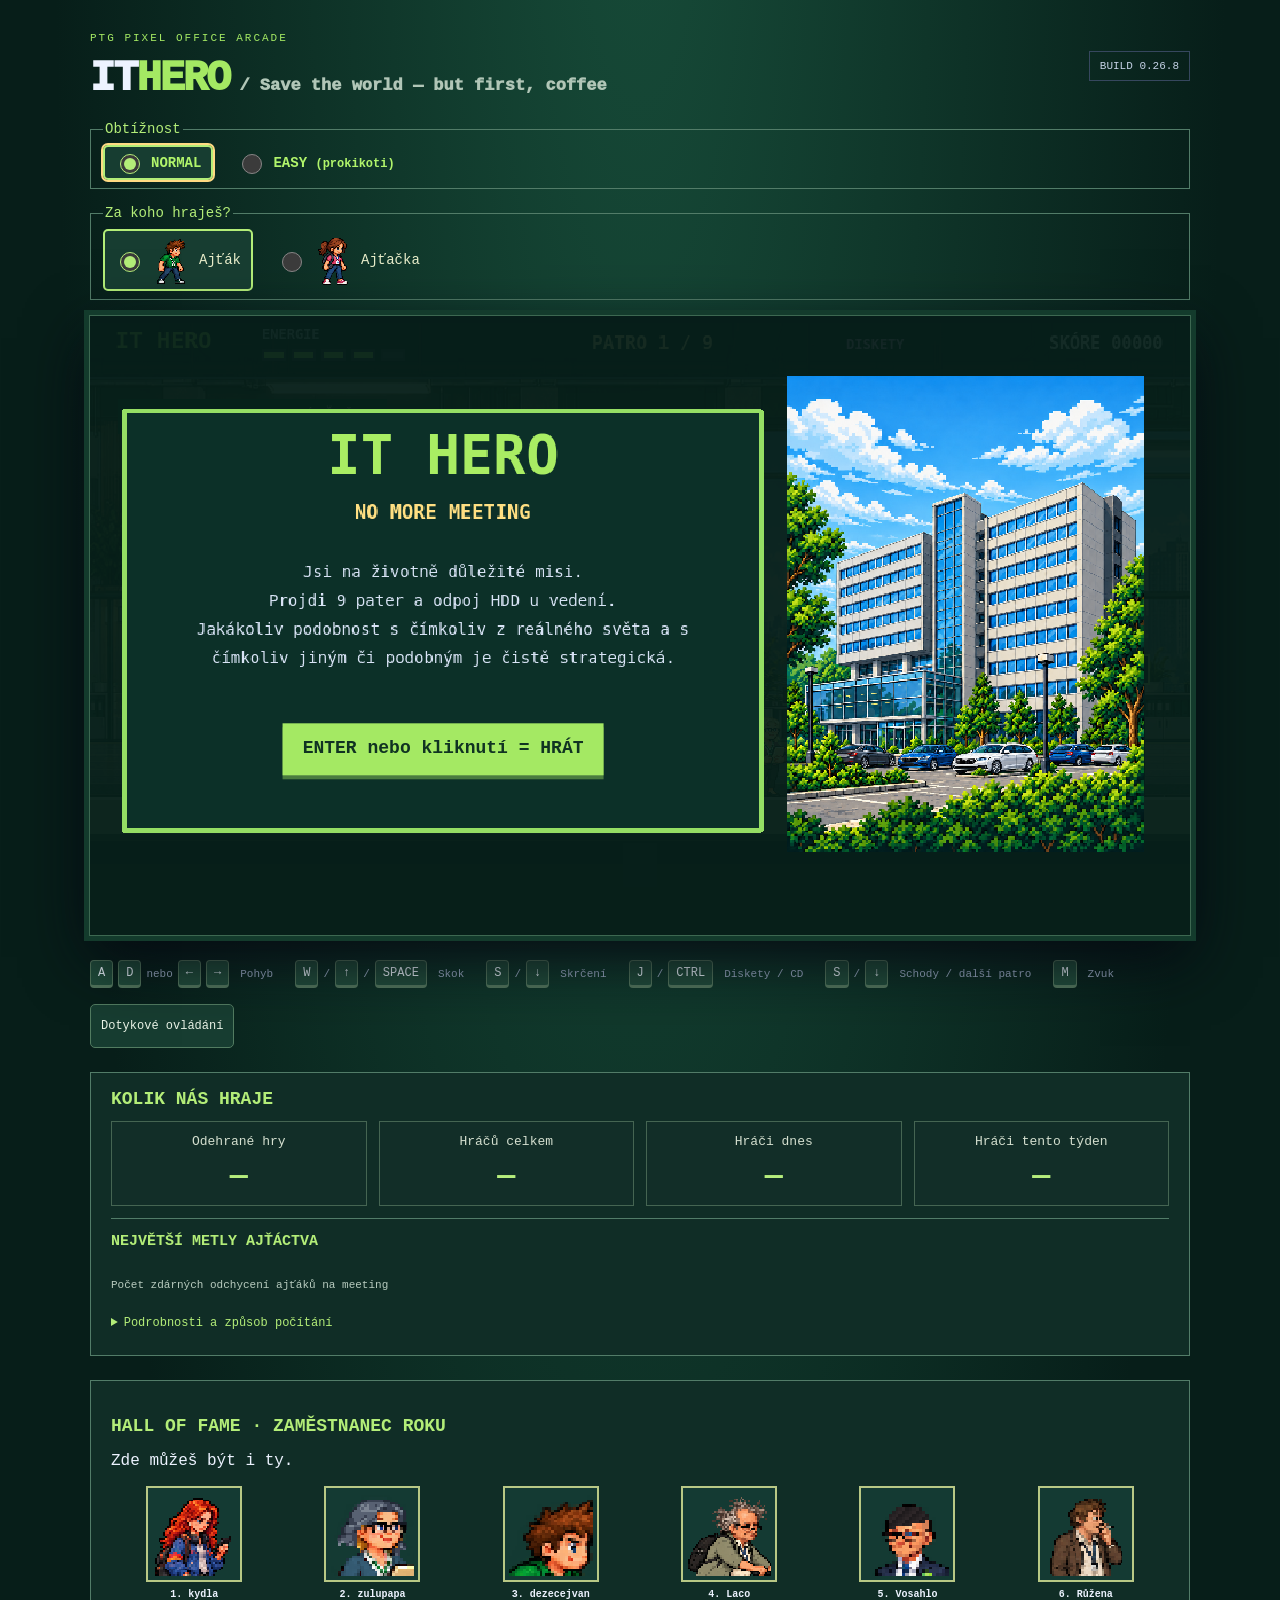
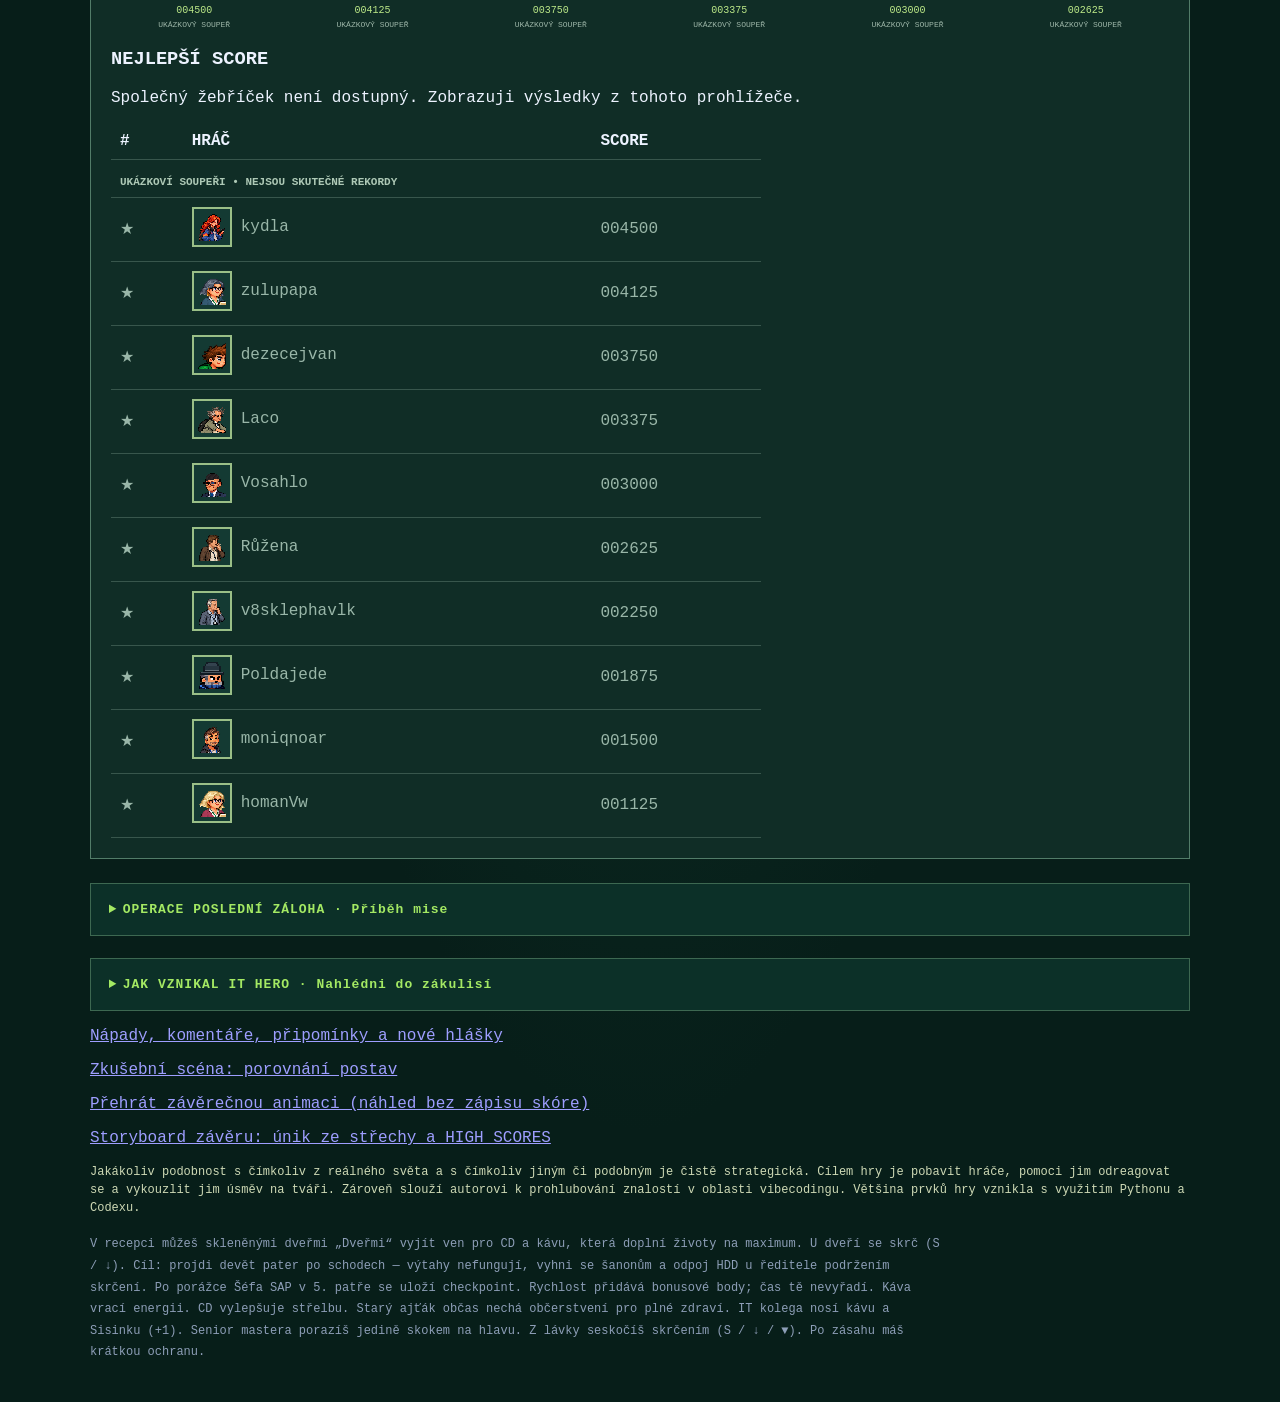
==== commit 8826987d: "Guarantee a full-size desk monitor on every office floor" ====
--- a/index.html
+++ b/index.html
@@ -5,39 +5,39 @@
   <meta name="viewport" content="width=device-width, initial-scale=1, viewport-fit=cover">
   <meta name="theme-color" content="#111a2a">
   <title>IT HERO | Save the world — but first, coffee</title>
-  <link rel="stylesheet" href="style.css?v=0.26.7">
+  <link rel="stylesheet" href="style.css?v=0.26.8">
   <script defer src="vendor/phaser.min.js"></script>
-  <script defer src="character-dialogue.js?v=0.26.7"></script>
-  <script defer src="dialogue-runtime.js?v=0.26.7"></script>
-  <script defer src="posters.js?v=0.26.7"></script>
-  <script defer src="item-textures.js?v=0.26.7"></script>
-  <script defer src="trio-attacks.js?v=0.26.7"></script>
-  <script defer src="player-character.js?v=0.26.7"></script>
-  <script defer src="appearance-mode.js?v=0.26.7"></script>
-  <script defer src="character-motion.js?v=0.26.7"></script>
-  <script defer src="enemy-catalog.js?v=0.26.7"></script>
-  <script defer src="dbpm.js?v=0.26.7"></script>
-  <script defer src="sap-integrator.js?v=0.26.7"></script>
-  <script defer src="it-colleague.js?v=0.26.7"></script>
-  <script defer src="gen-z-blockers.js?v=0.26.7"></script>
-  <script defer src="old-badger.js?v=0.26.7"></script>
-  <script defer src="touch-controls.js?v=0.26.7"></script>
-  <script defer src="difficulty.js?v=0.26.7"></script>
-  <script defer src="gameplay.js?v=0.26.7"></script>
+  <script defer src="character-dialogue.js?v=0.26.8"></script>
+  <script defer src="dialogue-runtime.js?v=0.26.8"></script>
+  <script defer src="posters.js?v=0.26.8"></script>
+  <script defer src="item-textures.js?v=0.26.8"></script>
+  <script defer src="trio-attacks.js?v=0.26.8"></script>
+  <script defer src="player-character.js?v=0.26.8"></script>
+  <script defer src="appearance-mode.js?v=0.26.8"></script>
+  <script defer src="character-motion.js?v=0.26.8"></script>
+  <script defer src="enemy-catalog.js?v=0.26.8"></script>
+  <script defer src="dbpm.js?v=0.26.8"></script>
+  <script defer src="sap-integrator.js?v=0.26.8"></script>
+  <script defer src="it-colleague.js?v=0.26.8"></script>
+  <script defer src="gen-z-blockers.js?v=0.26.8"></script>
+  <script defer src="old-badger.js?v=0.26.8"></script>
+  <script defer src="touch-controls.js?v=0.26.8"></script>
+  <script defer src="difficulty.js?v=0.26.8"></script>
+  <script defer src="gameplay.js?v=0.26.8"></script>
   <script defer src="community-config.js?v=cloud-9e7cbf2f4eb1"></script>
-  <script defer src="dialogue-community.js?v=0.26.7"></script>
-  <script defer src="play-stats.js?v=0.26.7"></script>
-  <script defer src="avatars.js?v=0.26.7"></script>
-  <script defer src="founders.js?v=0.26.7"></script>
-  <script defer src="menu-guests.js?v=0.26.7"></script>
-  <script defer src="score-table.js?v=0.26.7"></script>
-  <script defer src="ending-scene.js?v=0.26.7"></script>
-  <script defer src="secret-console.js?v=0.26.7"></script>
-  <script defer src="final-manager.js?v=0.26.7"></script>
-  <script defer src="lobby.js?v=0.26.7"></script>
-  <script defer src="outdoor-bonus.js?v=0.26.7"></script>
-  <script defer src="office-desks.js?v=0.26.7"></script>
-  <script defer src="game.js?v=0.26.7"></script>
+  <script defer src="dialogue-community.js?v=0.26.8"></script>
+  <script defer src="play-stats.js?v=0.26.8"></script>
+  <script defer src="avatars.js?v=0.26.8"></script>
+  <script defer src="founders.js?v=0.26.8"></script>
+  <script defer src="menu-guests.js?v=0.26.8"></script>
+  <script defer src="score-table.js?v=0.26.8"></script>
+  <script defer src="ending-scene.js?v=0.26.8"></script>
+  <script defer src="secret-console.js?v=0.26.8"></script>
+  <script defer src="final-manager.js?v=0.26.8"></script>
+  <script defer src="lobby.js?v=0.26.8"></script>
+  <script defer src="outdoor-bonus.js?v=0.26.8"></script>
+  <script defer src="office-desks.js?v=0.26.8"></script>
+  <script defer src="game.js?v=0.26.8"></script>
   <link rel="icon" type="image/png" sizes="32x32" href="assets/icons/favicon-32.png?v=1">
   <link rel="icon" href="favicon.ico?v=1" sizes="16x16 32x32 48x48">
   <link rel="apple-touch-icon" sizes="180x180" href="assets/icons/apple-touch-icon.png?v=1">
@@ -50,7 +50,7 @@
         <span class="eyebrow">PTG PIXEL OFFICE ARCADE</span>
         <h1>IT<span>HERO</span><small> / Save the world — but first, coffee</small></h1>
       </div>
-      <span class="version">BUILD 0.26.7</span>
+      <span class="version">BUILD 0.26.8</span>
     </header>
     <fieldset id="difficulty-choice" class="player-choice difficulty-choice"><legend>Obtížnost</legend><label><input type="radio" name="difficulty" value="normal" checked><span><strong>NORMAL</strong></span></label><label><input type="radio" name="difficulty" value="easy"><span><strong>EASY <small>(prokikoti)</small></strong></span></label></fieldset>
     <fieldset id="player-choice" class="player-choice">
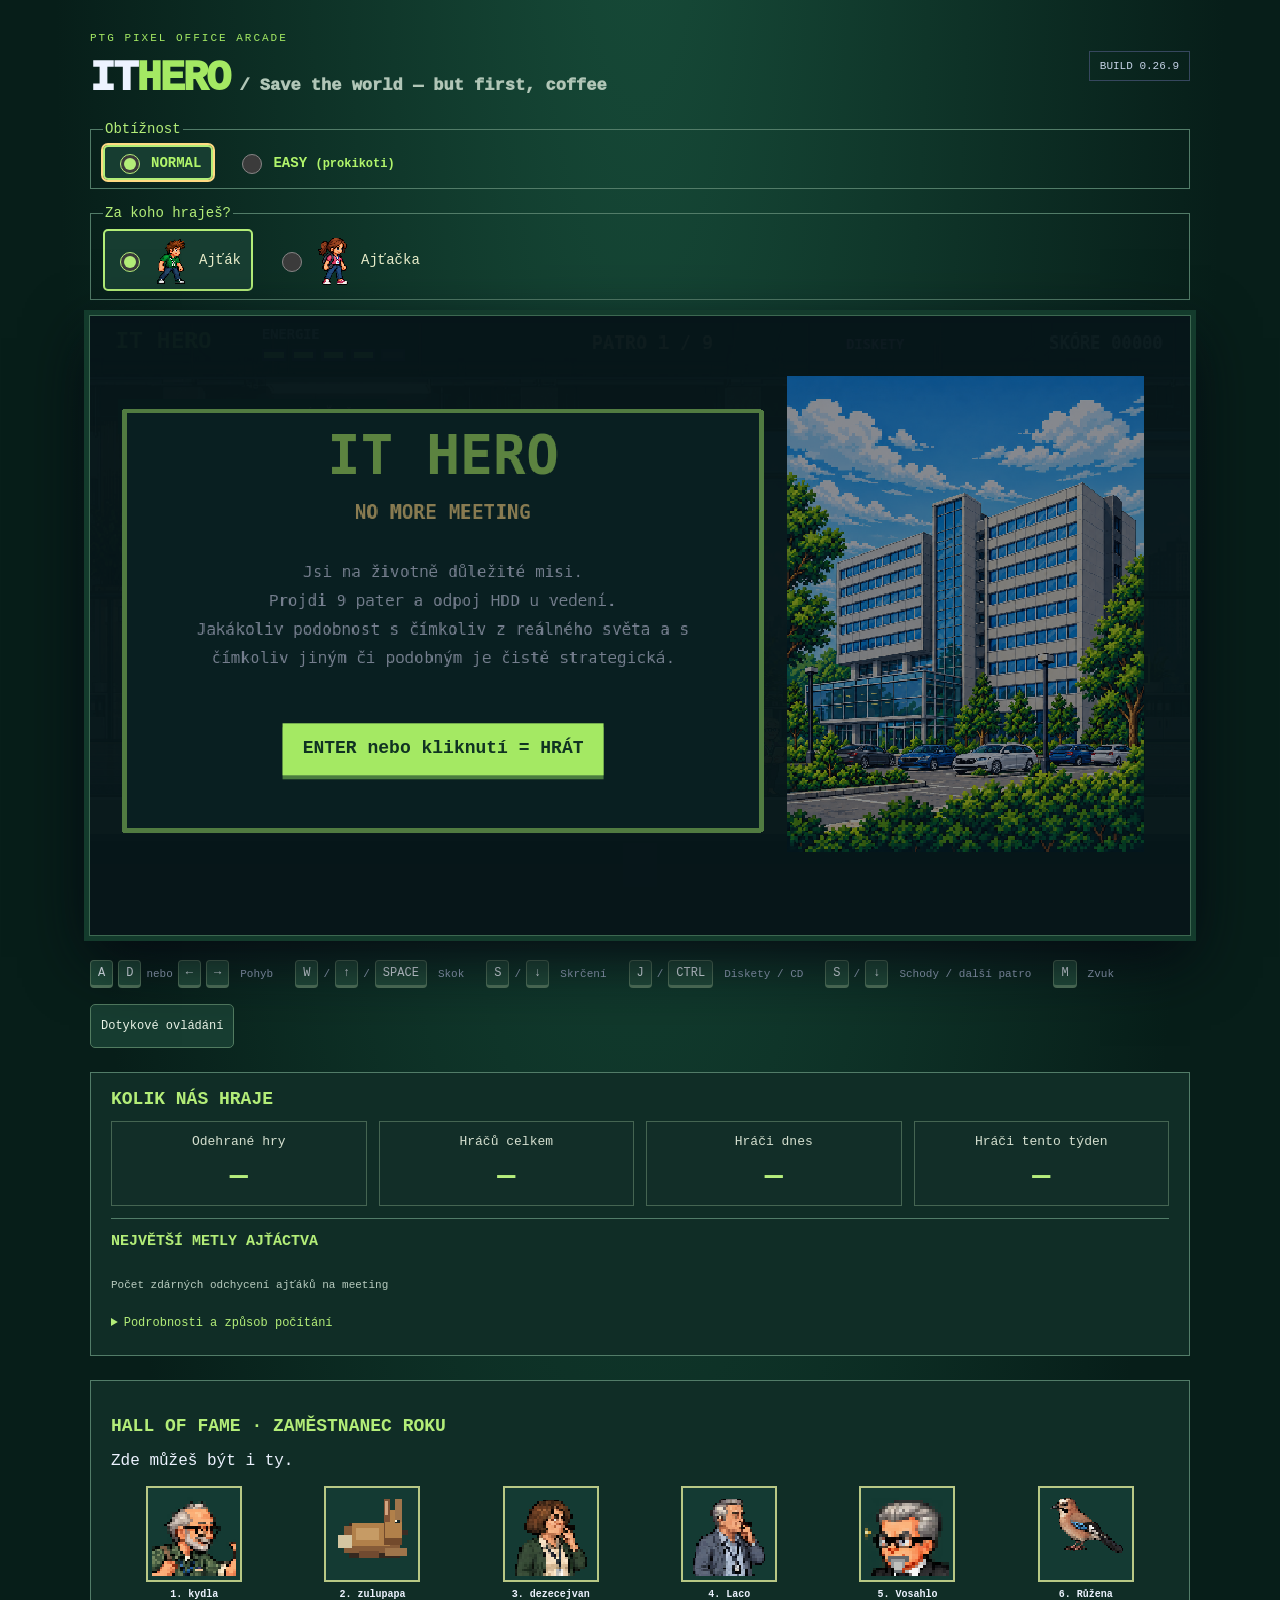
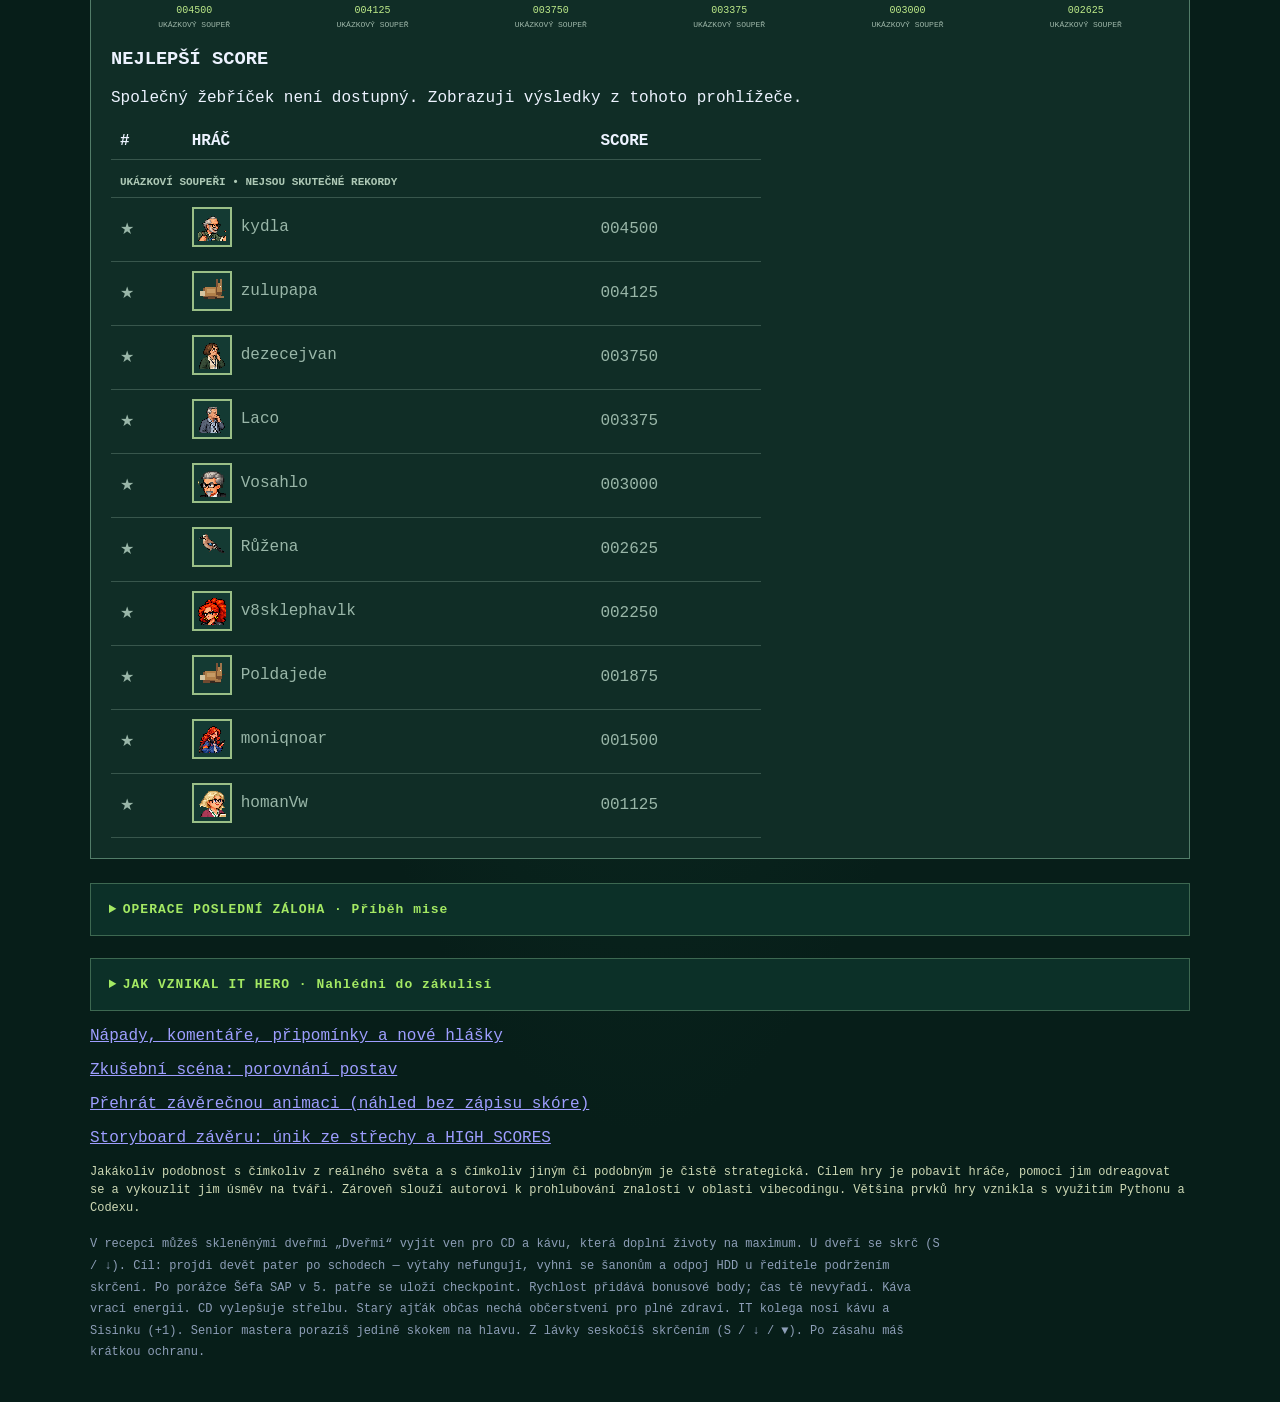
==== commit 9df138d9: "Fix girl walking cycle and keep moving legs while firing" ====
--- a/index.html
+++ b/index.html
@@ -5,39 +5,39 @@
   <meta name="viewport" content="width=device-width, initial-scale=1, viewport-fit=cover">
   <meta name="theme-color" content="#111a2a">
   <title>IT HERO | Save the world — but first, coffee</title>
-  <link rel="stylesheet" href="style.css?v=0.26.8">
+  <link rel="stylesheet" href="style.css?v=0.26.9">
   <script defer src="vendor/phaser.min.js"></script>
-  <script defer src="character-dialogue.js?v=0.26.8"></script>
-  <script defer src="dialogue-runtime.js?v=0.26.8"></script>
-  <script defer src="posters.js?v=0.26.8"></script>
-  <script defer src="item-textures.js?v=0.26.8"></script>
-  <script defer src="trio-attacks.js?v=0.26.8"></script>
-  <script defer src="player-character.js?v=0.26.8"></script>
-  <script defer src="appearance-mode.js?v=0.26.8"></script>
-  <script defer src="character-motion.js?v=0.26.8"></script>
-  <script defer src="enemy-catalog.js?v=0.26.8"></script>
-  <script defer src="dbpm.js?v=0.26.8"></script>
-  <script defer src="sap-integrator.js?v=0.26.8"></script>
-  <script defer src="it-colleague.js?v=0.26.8"></script>
-  <script defer src="gen-z-blockers.js?v=0.26.8"></script>
-  <script defer src="old-badger.js?v=0.26.8"></script>
-  <script defer src="touch-controls.js?v=0.26.8"></script>
-  <script defer src="difficulty.js?v=0.26.8"></script>
-  <script defer src="gameplay.js?v=0.26.8"></script>
+  <script defer src="character-dialogue.js?v=0.26.9"></script>
+  <script defer src="dialogue-runtime.js?v=0.26.9"></script>
+  <script defer src="posters.js?v=0.26.9"></script>
+  <script defer src="item-textures.js?v=0.26.9"></script>
+  <script defer src="trio-attacks.js?v=0.26.9"></script>
+  <script defer src="player-character.js?v=0.26.9"></script>
+  <script defer src="appearance-mode.js?v=0.26.9"></script>
+  <script defer src="character-motion.js?v=0.26.9"></script>
+  <script defer src="enemy-catalog.js?v=0.26.9"></script>
+  <script defer src="dbpm.js?v=0.26.9"></script>
+  <script defer src="sap-integrator.js?v=0.26.9"></script>
+  <script defer src="it-colleague.js?v=0.26.9"></script>
+  <script defer src="gen-z-blockers.js?v=0.26.9"></script>
+  <script defer src="old-badger.js?v=0.26.9"></script>
+  <script defer src="touch-controls.js?v=0.26.9"></script>
+  <script defer src="difficulty.js?v=0.26.9"></script>
+  <script defer src="gameplay.js?v=0.26.9"></script>
   <script defer src="community-config.js?v=cloud-9e7cbf2f4eb1"></script>
-  <script defer src="dialogue-community.js?v=0.26.8"></script>
-  <script defer src="play-stats.js?v=0.26.8"></script>
-  <script defer src="avatars.js?v=0.26.8"></script>
-  <script defer src="founders.js?v=0.26.8"></script>
-  <script defer src="menu-guests.js?v=0.26.8"></script>
-  <script defer src="score-table.js?v=0.26.8"></script>
-  <script defer src="ending-scene.js?v=0.26.8"></script>
-  <script defer src="secret-console.js?v=0.26.8"></script>
-  <script defer src="final-manager.js?v=0.26.8"></script>
-  <script defer src="lobby.js?v=0.26.8"></script>
-  <script defer src="outdoor-bonus.js?v=0.26.8"></script>
-  <script defer src="office-desks.js?v=0.26.8"></script>
-  <script defer src="game.js?v=0.26.8"></script>
+  <script defer src="dialogue-community.js?v=0.26.9"></script>
+  <script defer src="play-stats.js?v=0.26.9"></script>
+  <script defer src="avatars.js?v=0.26.9"></script>
+  <script defer src="founders.js?v=0.26.9"></script>
+  <script defer src="menu-guests.js?v=0.26.9"></script>
+  <script defer src="score-table.js?v=0.26.9"></script>
+  <script defer src="ending-scene.js?v=0.26.9"></script>
+  <script defer src="secret-console.js?v=0.26.9"></script>
+  <script defer src="final-manager.js?v=0.26.9"></script>
+  <script defer src="lobby.js?v=0.26.9"></script>
+  <script defer src="outdoor-bonus.js?v=0.26.9"></script>
+  <script defer src="office-desks.js?v=0.26.9"></script>
+  <script defer src="game.js?v=0.26.9"></script>
   <link rel="icon" type="image/png" sizes="32x32" href="assets/icons/favicon-32.png?v=1">
   <link rel="icon" href="favicon.ico?v=1" sizes="16x16 32x32 48x48">
   <link rel="apple-touch-icon" sizes="180x180" href="assets/icons/apple-touch-icon.png?v=1">
@@ -50,7 +50,7 @@
         <span class="eyebrow">PTG PIXEL OFFICE ARCADE</span>
         <h1>IT<span>HERO</span><small> / Save the world — but first, coffee</small></h1>
       </div>
-      <span class="version">BUILD 0.26.8</span>
+      <span class="version">BUILD 0.26.9</span>
     </header>
     <fieldset id="difficulty-choice" class="player-choice difficulty-choice"><legend>Obtížnost</legend><label><input type="radio" name="difficulty" value="normal" checked><span><strong>NORMAL</strong></span></label><label><input type="radio" name="difficulty" value="easy"><span><strong>EASY <small>(prokikoti)</small></strong></span></label></fieldset>
     <fieldset id="player-choice" class="player-choice">
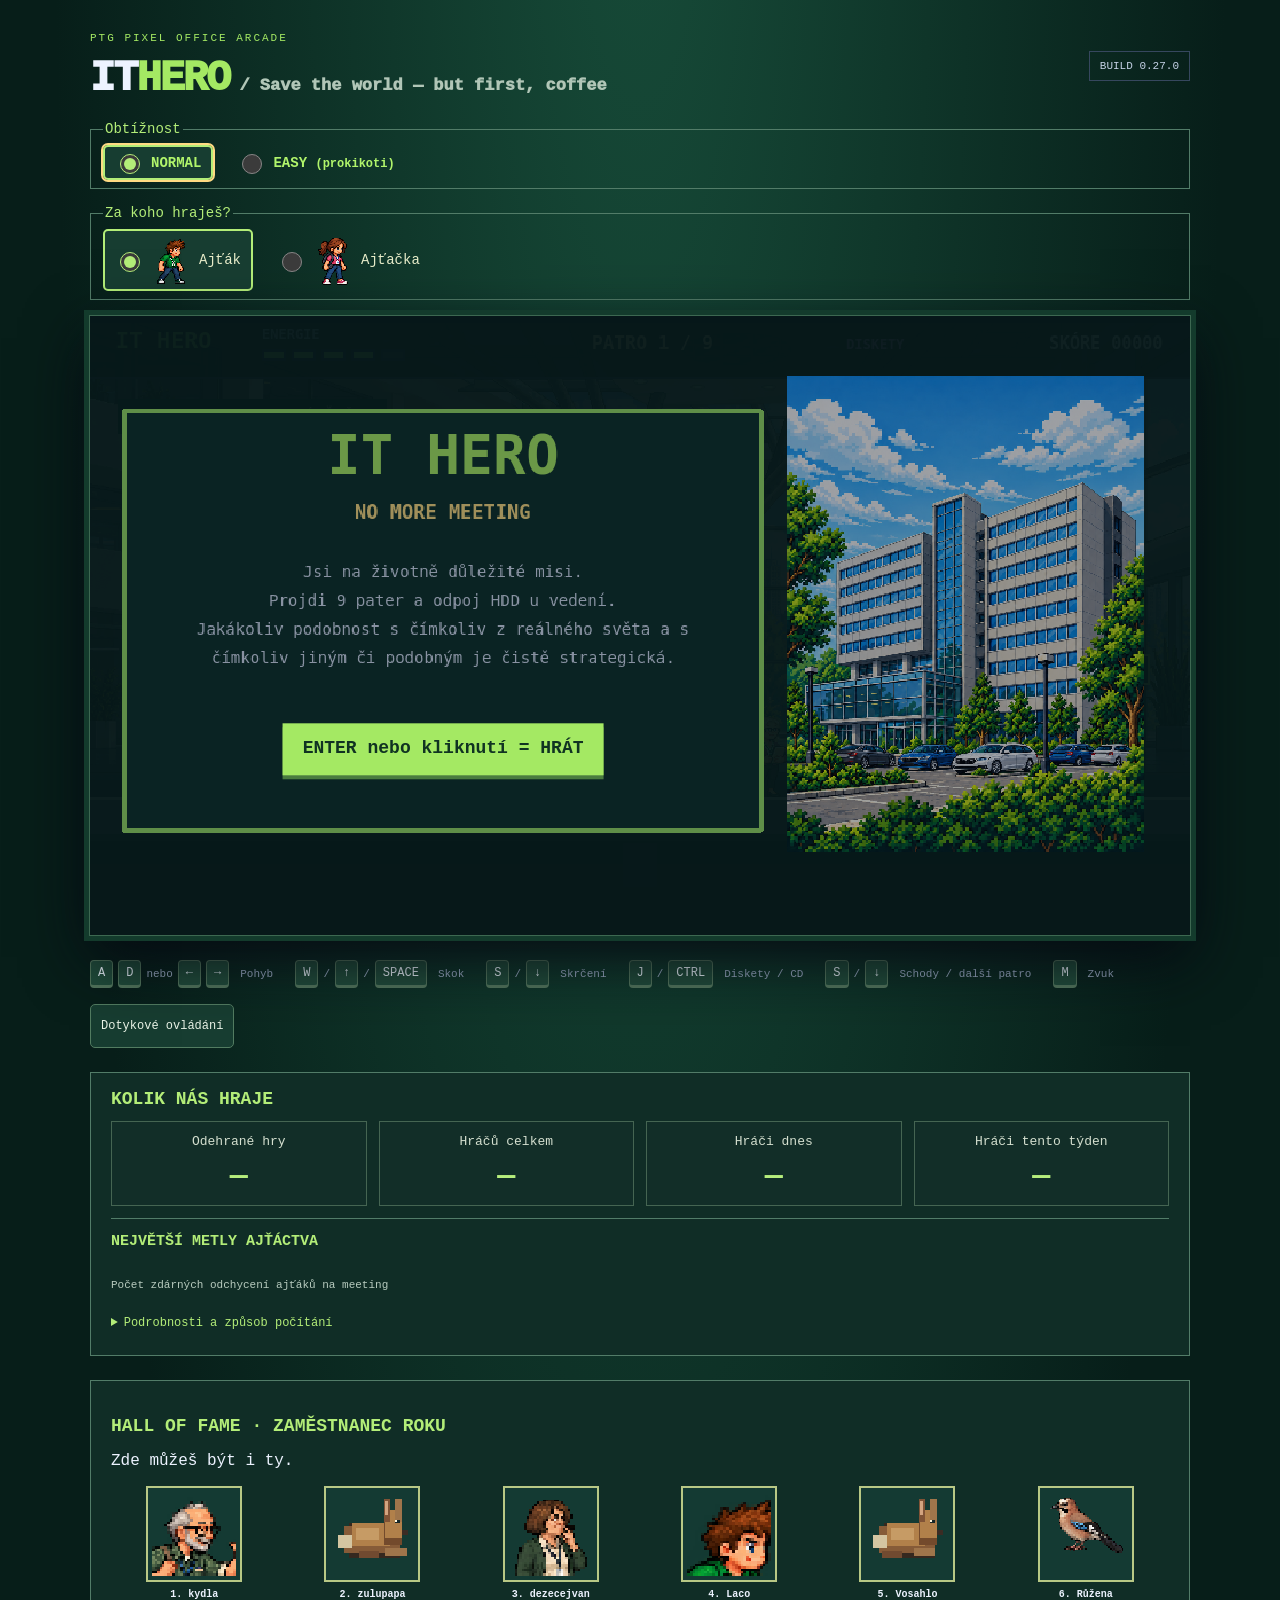
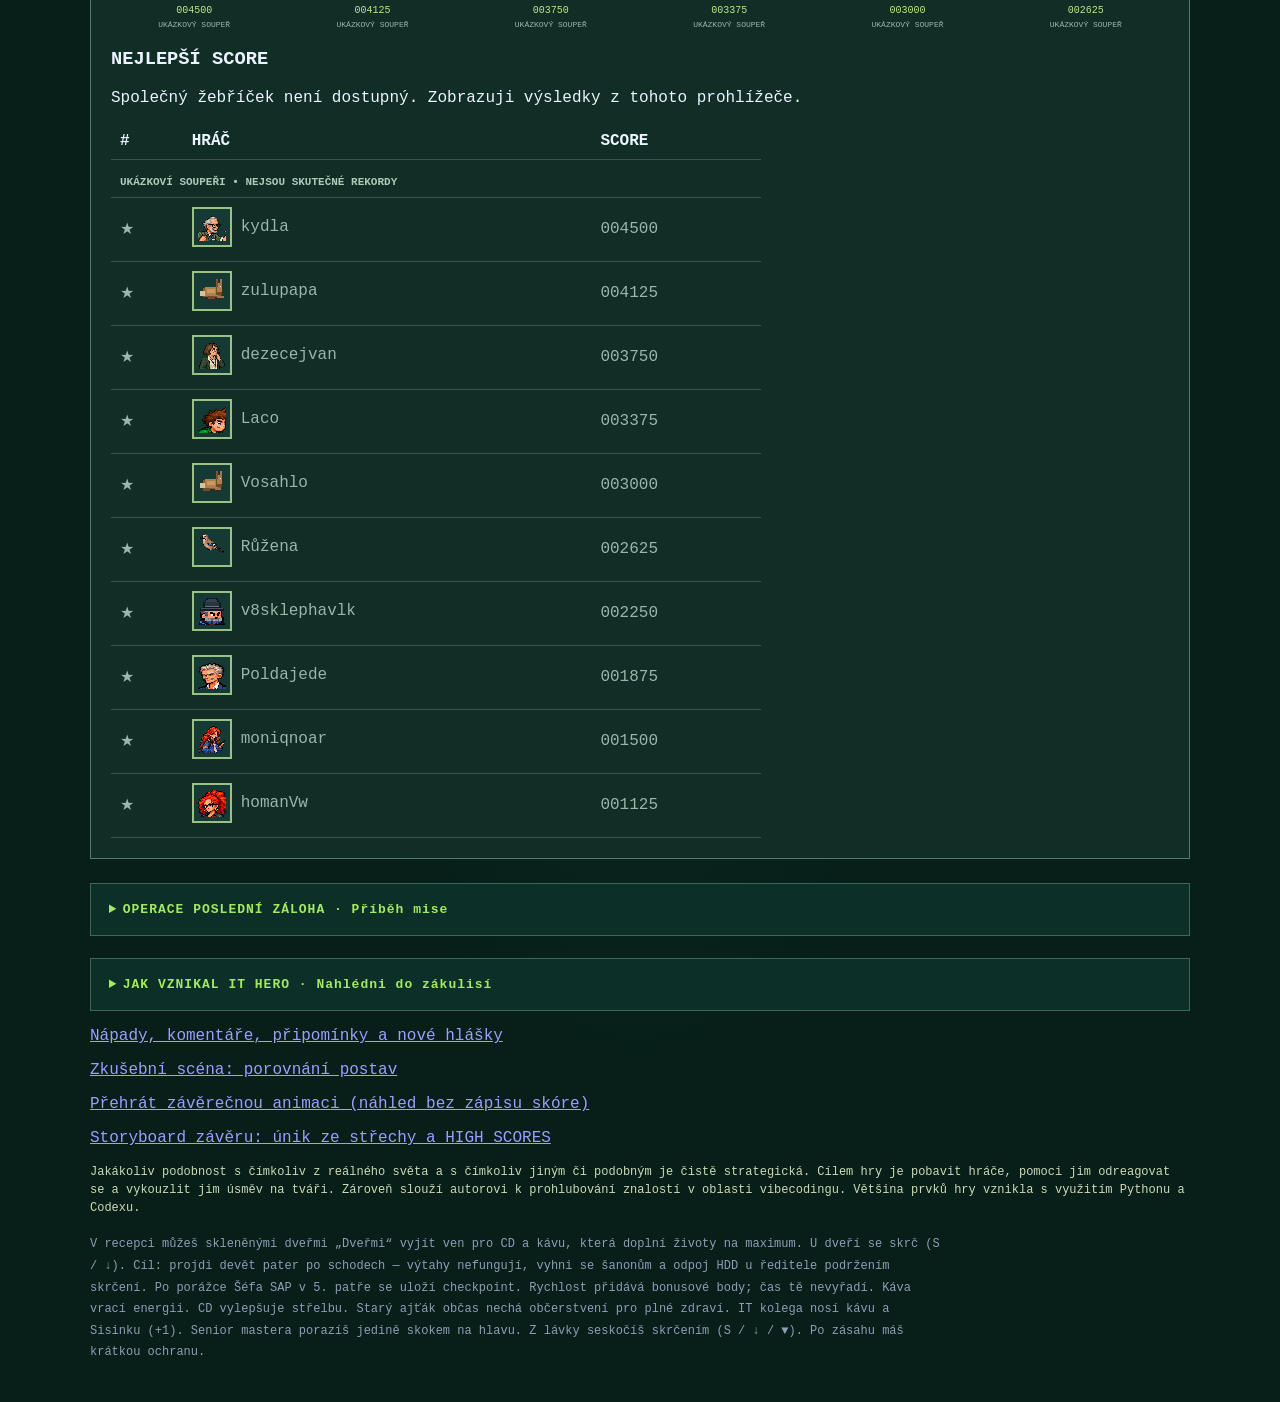
==== commit 32c98d39: "Integrate approved photo-inspired reception while preserving gameplay" ====
--- a/index.html
+++ b/index.html
@@ -5,39 +5,39 @@
   <meta name="viewport" content="width=device-width, initial-scale=1, viewport-fit=cover">
   <meta name="theme-color" content="#111a2a">
   <title>IT HERO | Save the world — but first, coffee</title>
-  <link rel="stylesheet" href="style.css?v=0.26.9">
+  <link rel="stylesheet" href="style.css?v=0.27.0">
   <script defer src="vendor/phaser.min.js"></script>
-  <script defer src="character-dialogue.js?v=0.26.9"></script>
-  <script defer src="dialogue-runtime.js?v=0.26.9"></script>
-  <script defer src="posters.js?v=0.26.9"></script>
-  <script defer src="item-textures.js?v=0.26.9"></script>
-  <script defer src="trio-attacks.js?v=0.26.9"></script>
-  <script defer src="player-character.js?v=0.26.9"></script>
-  <script defer src="appearance-mode.js?v=0.26.9"></script>
-  <script defer src="character-motion.js?v=0.26.9"></script>
-  <script defer src="enemy-catalog.js?v=0.26.9"></script>
-  <script defer src="dbpm.js?v=0.26.9"></script>
-  <script defer src="sap-integrator.js?v=0.26.9"></script>
-  <script defer src="it-colleague.js?v=0.26.9"></script>
-  <script defer src="gen-z-blockers.js?v=0.26.9"></script>
-  <script defer src="old-badger.js?v=0.26.9"></script>
-  <script defer src="touch-controls.js?v=0.26.9"></script>
-  <script defer src="difficulty.js?v=0.26.9"></script>
-  <script defer src="gameplay.js?v=0.26.9"></script>
+  <script defer src="character-dialogue.js?v=0.27.0"></script>
+  <script defer src="dialogue-runtime.js?v=0.27.0"></script>
+  <script defer src="posters.js?v=0.27.0"></script>
+  <script defer src="item-textures.js?v=0.27.0"></script>
+  <script defer src="trio-attacks.js?v=0.27.0"></script>
+  <script defer src="player-character.js?v=0.27.0"></script>
+  <script defer src="appearance-mode.js?v=0.27.0"></script>
+  <script defer src="character-motion.js?v=0.27.0"></script>
+  <script defer src="enemy-catalog.js?v=0.27.0"></script>
+  <script defer src="dbpm.js?v=0.27.0"></script>
+  <script defer src="sap-integrator.js?v=0.27.0"></script>
+  <script defer src="it-colleague.js?v=0.27.0"></script>
+  <script defer src="gen-z-blockers.js?v=0.27.0"></script>
+  <script defer src="old-badger.js?v=0.27.0"></script>
+  <script defer src="touch-controls.js?v=0.27.0"></script>
+  <script defer src="difficulty.js?v=0.27.0"></script>
+  <script defer src="gameplay.js?v=0.27.0"></script>
   <script defer src="community-config.js?v=cloud-9e7cbf2f4eb1"></script>
-  <script defer src="dialogue-community.js?v=0.26.9"></script>
-  <script defer src="play-stats.js?v=0.26.9"></script>
-  <script defer src="avatars.js?v=0.26.9"></script>
-  <script defer src="founders.js?v=0.26.9"></script>
-  <script defer src="menu-guests.js?v=0.26.9"></script>
-  <script defer src="score-table.js?v=0.26.9"></script>
-  <script defer src="ending-scene.js?v=0.26.9"></script>
-  <script defer src="secret-console.js?v=0.26.9"></script>
-  <script defer src="final-manager.js?v=0.26.9"></script>
-  <script defer src="lobby.js?v=0.26.9"></script>
-  <script defer src="outdoor-bonus.js?v=0.26.9"></script>
-  <script defer src="office-desks.js?v=0.26.9"></script>
-  <script defer src="game.js?v=0.26.9"></script>
+  <script defer src="dialogue-community.js?v=0.27.0"></script>
+  <script defer src="play-stats.js?v=0.27.0"></script>
+  <script defer src="avatars.js?v=0.27.0"></script>
+  <script defer src="founders.js?v=0.27.0"></script>
+  <script defer src="menu-guests.js?v=0.27.0"></script>
+  <script defer src="score-table.js?v=0.27.0"></script>
+  <script defer src="ending-scene.js?v=0.27.0"></script>
+  <script defer src="secret-console.js?v=0.27.0"></script>
+  <script defer src="final-manager.js?v=0.27.0"></script>
+  <script defer src="lobby.js?v=0.27.0"></script>
+  <script defer src="outdoor-bonus.js?v=0.27.0"></script>
+  <script defer src="office-desks.js?v=0.27.0"></script>
+  <script defer src="game.js?v=0.27.0"></script>
   <link rel="icon" type="image/png" sizes="32x32" href="assets/icons/favicon-32.png?v=1">
   <link rel="icon" href="favicon.ico?v=1" sizes="16x16 32x32 48x48">
   <link rel="apple-touch-icon" sizes="180x180" href="assets/icons/apple-touch-icon.png?v=1">
@@ -50,7 +50,7 @@
         <span class="eyebrow">PTG PIXEL OFFICE ARCADE</span>
         <h1>IT<span>HERO</span><small> / Save the world — but first, coffee</small></h1>
       </div>
-      <span class="version">BUILD 0.26.9</span>
+      <span class="version">BUILD 0.27.0</span>
     </header>
     <fieldset id="difficulty-choice" class="player-choice difficulty-choice"><legend>Obtížnost</legend><label><input type="radio" name="difficulty" value="normal" checked><span><strong>NORMAL</strong></span></label><label><input type="radio" name="difficulty" value="easy"><span><strong>EASY <small>(prokikoti)</small></strong></span></label></fieldset>
     <fieldset id="player-choice" class="player-choice">
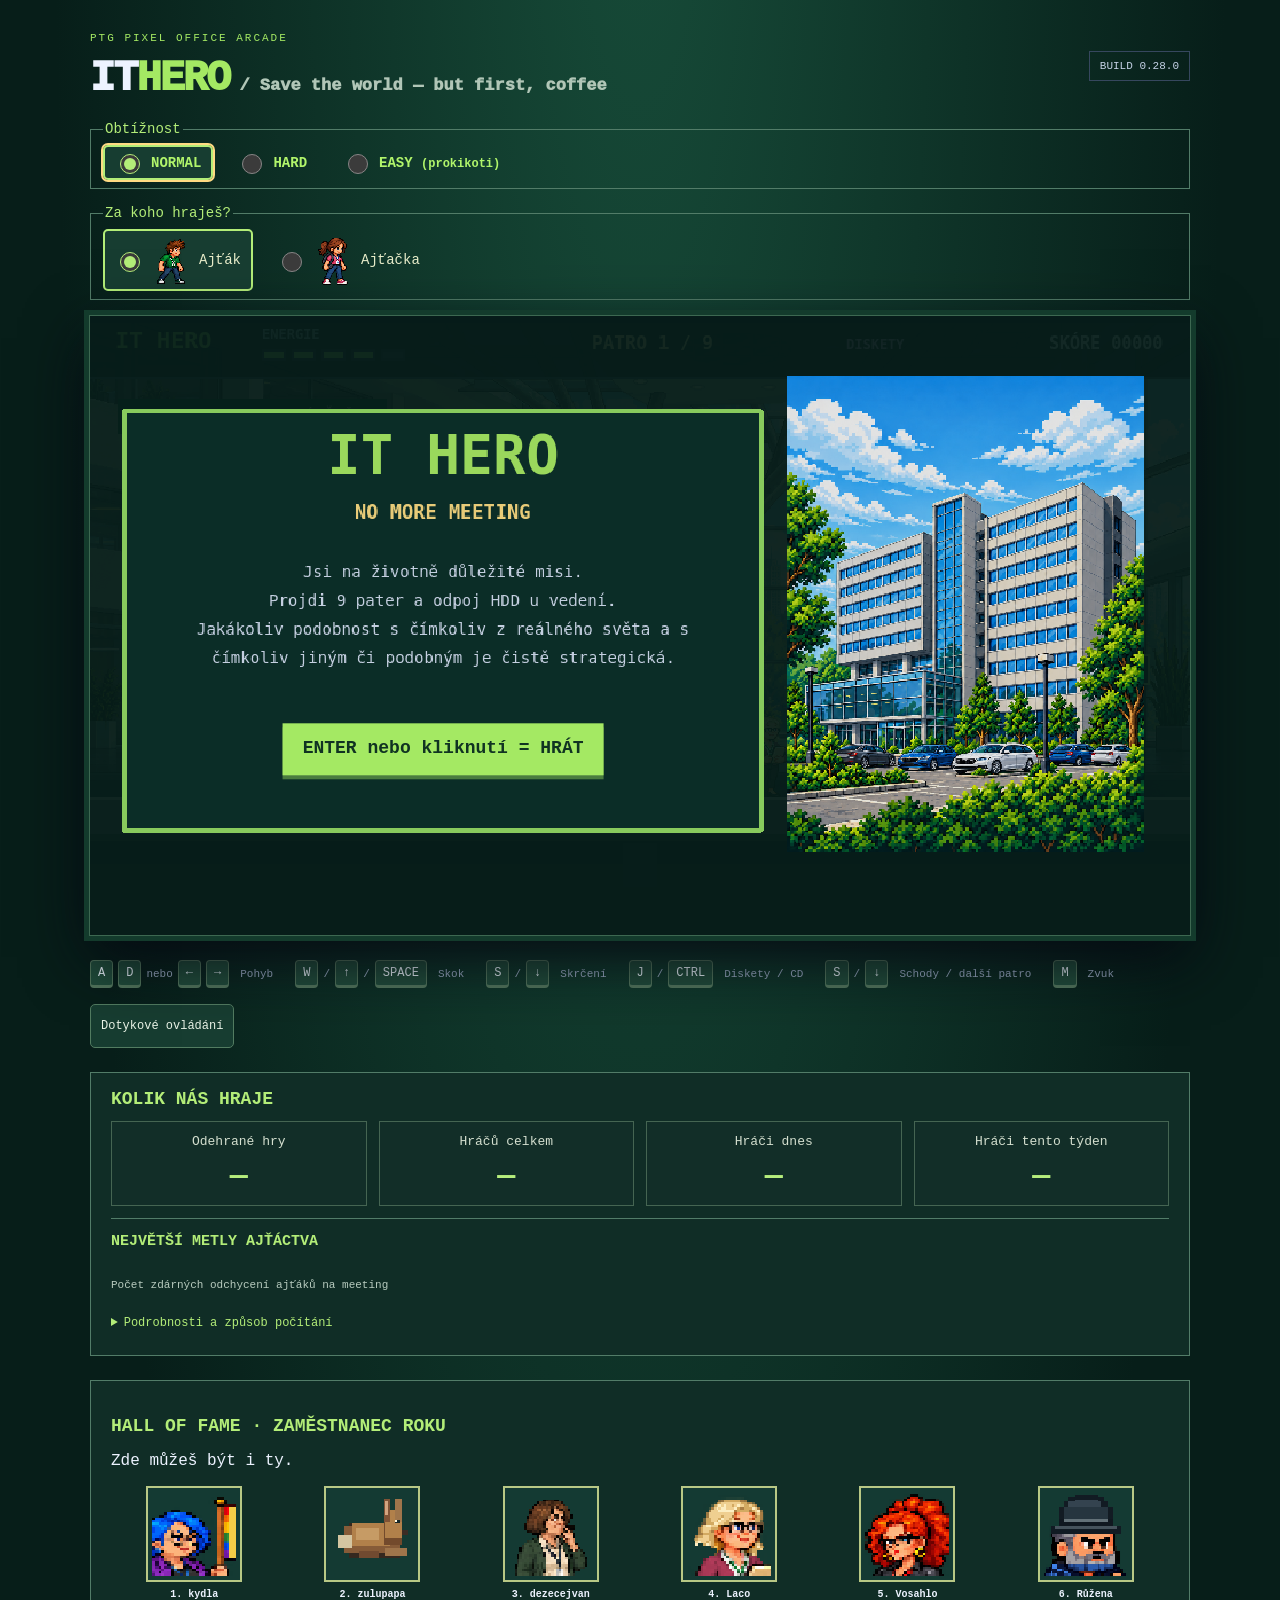
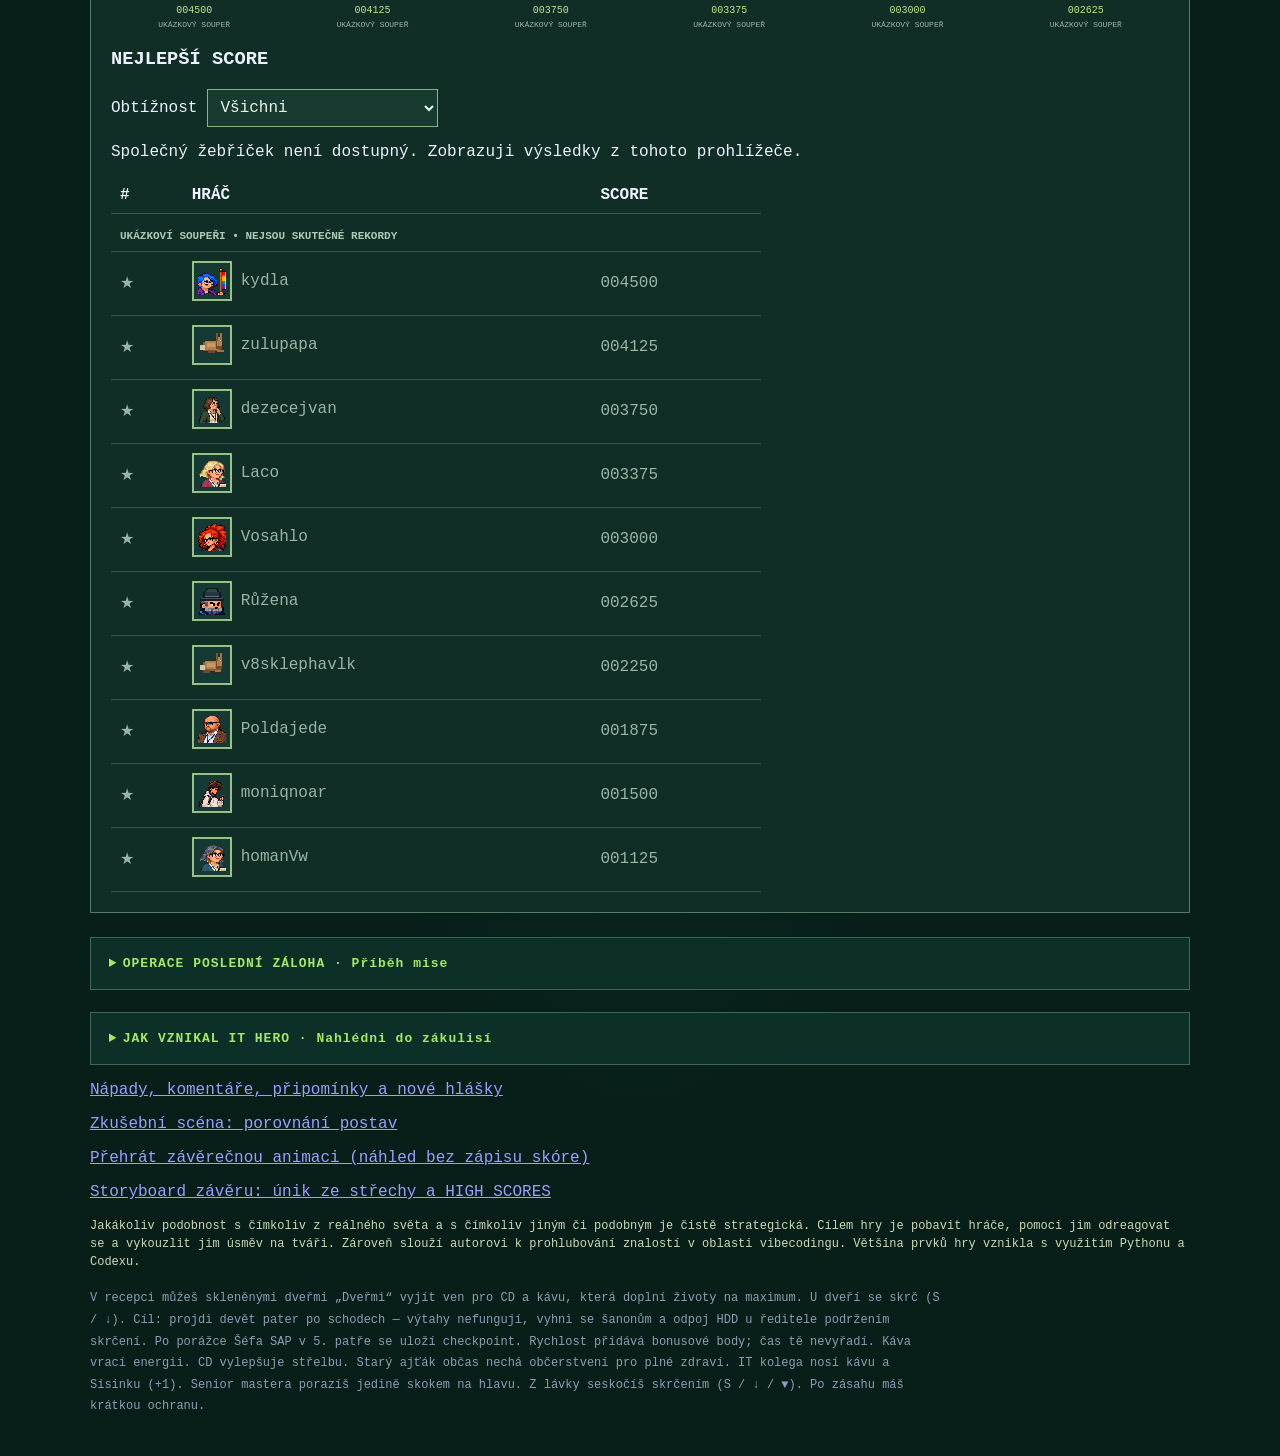
==== commit 0f815fc4: "Add ranked Normal and legacy Hard modes, gold disk trophies and clearer platforms" ====
--- a/index.html
+++ b/index.html
@@ -5,39 +5,39 @@
   <meta name="viewport" content="width=device-width, initial-scale=1, viewport-fit=cover">
   <meta name="theme-color" content="#111a2a">
   <title>IT HERO | Save the world — but first, coffee</title>
-  <link rel="stylesheet" href="style.css?v=0.27.0">
+  <link rel="stylesheet" href="style.css?v=0.28.0">
   <script defer src="vendor/phaser.min.js"></script>
-  <script defer src="character-dialogue.js?v=0.27.0"></script>
-  <script defer src="dialogue-runtime.js?v=0.27.0"></script>
-  <script defer src="posters.js?v=0.27.0"></script>
-  <script defer src="item-textures.js?v=0.27.0"></script>
-  <script defer src="trio-attacks.js?v=0.27.0"></script>
-  <script defer src="player-character.js?v=0.27.0"></script>
-  <script defer src="appearance-mode.js?v=0.27.0"></script>
-  <script defer src="character-motion.js?v=0.27.0"></script>
-  <script defer src="enemy-catalog.js?v=0.27.0"></script>
-  <script defer src="dbpm.js?v=0.27.0"></script>
-  <script defer src="sap-integrator.js?v=0.27.0"></script>
-  <script defer src="it-colleague.js?v=0.27.0"></script>
-  <script defer src="gen-z-blockers.js?v=0.27.0"></script>
-  <script defer src="old-badger.js?v=0.27.0"></script>
-  <script defer src="touch-controls.js?v=0.27.0"></script>
-  <script defer src="difficulty.js?v=0.27.0"></script>
-  <script defer src="gameplay.js?v=0.27.0"></script>
+  <script defer src="character-dialogue.js?v=0.28.0"></script>
+  <script defer src="dialogue-runtime.js?v=0.28.0"></script>
+  <script defer src="posters.js?v=0.28.0"></script>
+  <script defer src="item-textures.js?v=0.28.0"></script>
+  <script defer src="trio-attacks.js?v=0.28.0"></script>
+  <script defer src="player-character.js?v=0.28.0"></script>
+  <script defer src="appearance-mode.js?v=0.28.0"></script>
+  <script defer src="character-motion.js?v=0.28.0"></script>
+  <script defer src="enemy-catalog.js?v=0.28.0"></script>
+  <script defer src="dbpm.js?v=0.28.0"></script>
+  <script defer src="sap-integrator.js?v=0.28.0"></script>
+  <script defer src="it-colleague.js?v=0.28.0"></script>
+  <script defer src="gen-z-blockers.js?v=0.28.0"></script>
+  <script defer src="old-badger.js?v=0.28.0"></script>
+  <script defer src="touch-controls.js?v=0.28.0"></script>
+  <script defer src="difficulty.js?v=0.28.0"></script>
+  <script defer src="gameplay.js?v=0.28.0"></script>
   <script defer src="community-config.js?v=cloud-9e7cbf2f4eb1"></script>
-  <script defer src="dialogue-community.js?v=0.27.0"></script>
-  <script defer src="play-stats.js?v=0.27.0"></script>
-  <script defer src="avatars.js?v=0.27.0"></script>
-  <script defer src="founders.js?v=0.27.0"></script>
-  <script defer src="menu-guests.js?v=0.27.0"></script>
-  <script defer src="score-table.js?v=0.27.0"></script>
-  <script defer src="ending-scene.js?v=0.27.0"></script>
-  <script defer src="secret-console.js?v=0.27.0"></script>
-  <script defer src="final-manager.js?v=0.27.0"></script>
-  <script defer src="lobby.js?v=0.27.0"></script>
-  <script defer src="outdoor-bonus.js?v=0.27.0"></script>
-  <script defer src="office-desks.js?v=0.27.0"></script>
-  <script defer src="game.js?v=0.27.0"></script>
+  <script defer src="dialogue-community.js?v=0.28.0"></script>
+  <script defer src="play-stats.js?v=0.28.0"></script>
+  <script defer src="avatars.js?v=0.28.0"></script>
+  <script defer src="founders.js?v=0.28.0"></script>
+  <script defer src="menu-guests.js?v=0.28.0"></script>
+  <script defer src="score-table.js?v=0.28.0"></script>
+  <script defer src="ending-scene.js?v=0.28.0"></script>
+  <script defer src="secret-console.js?v=0.28.0"></script>
+  <script defer src="final-manager.js?v=0.28.0"></script>
+  <script defer src="lobby.js?v=0.28.0"></script>
+  <script defer src="outdoor-bonus.js?v=0.28.0"></script>
+  <script defer src="office-desks.js?v=0.28.0"></script>
+  <script defer src="game.js?v=0.28.0"></script>
   <link rel="icon" type="image/png" sizes="32x32" href="assets/icons/favicon-32.png?v=1">
   <link rel="icon" href="favicon.ico?v=1" sizes="16x16 32x32 48x48">
   <link rel="apple-touch-icon" sizes="180x180" href="assets/icons/apple-touch-icon.png?v=1">
@@ -50,9 +50,9 @@
         <span class="eyebrow">PTG PIXEL OFFICE ARCADE</span>
         <h1>IT<span>HERO</span><small> / Save the world — but first, coffee</small></h1>
       </div>
-      <span class="version">BUILD 0.27.0</span>
+      <span class="version">BUILD 0.28.0</span>
     </header>
-    <fieldset id="difficulty-choice" class="player-choice difficulty-choice"><legend>Obtížnost</legend><label><input type="radio" name="difficulty" value="normal" checked><span><strong>NORMAL</strong></span></label><label><input type="radio" name="difficulty" value="easy"><span><strong>EASY <small>(prokikoti)</small></strong></span></label></fieldset>
+    <fieldset id="difficulty-choice" class="player-choice difficulty-choice"><legend>Obtížnost</legend><label><input type="radio" name="difficulty" value="normal" checked><span><strong>NORMAL</strong></span></label><label><input type="radio" name="difficulty" value="hard"><span><strong>HARD</strong></span></label><label><input type="radio" name="difficulty" value="easy"><span><strong>EASY <small>(prokikoti)</small></strong></span></label></fieldset>
     <fieldset id="player-choice" class="player-choice">
       <legend>Za koho hraješ?</legend>
       <label><input type="radio" name="player-character" value="boy" checked><canvas width="64" height="80" aria-hidden="true"></canvas><span>Ajťák</span></label>
@@ -104,7 +104,7 @@
     <div class="game-activity"><h3>NEJVĚTŠÍ METLY AJŤÁCTVA</h3><div id="game-killers" class="game-killers"></div><p class="killer-count-label">Počet zdárných odchycení ajťáků na meeting</p></div>
     <details class="stats-details"><summary>Podrobnosti a způsob počítání</summary><p id="play-stats-status" role="status">Načítám statistiku…</p><p id="games-since"></p><p id="game-stats-status" role="status">Načítám statistiku her…</p><p class="play-stats-note">Hráče počítáme podle anonymního ID prohlížeče. Opakované pokusy jednoho hráče se započítávají mezi hry, ne mezi nové hráče. Jiný prohlížeč nebo smazání dat znamená nového hráče. Den i týden počítáme podle českého času, týden od pondělí.</p><p class="play-stats-note">Počítá se každý start kampaně i pokračování ze zálohy po prohře. Pauza, venkovní mezihra ani samotné otevření stránky se nepočítají. Starší hry před začátkem měření zpětně dopočítat neumíme.</p></details></section>
     <section class="employee-hall" aria-labelledby="employee-title"><h2 id="employee-title">HALL OF FAME · ZAMĚSTNANEC ROKU</h2><p>Zde můžeš být i ty.</p><div id="employee-portraits" class="employee-portraits"></div>
-    <h3>NEJLEPŠÍ SCORE</h3><p id="lobby-status" role="status">Načítám společné výsledky…</p><table class="lobby-table"><thead><tr><th scope="col">#</th><th scope="col">HRÁČ</th><th scope="col">SCORE</th></tr></thead><tbody id="lobby-scores"></tbody></table></section>
+    <h3>NEJLEPŠÍ SCORE</h3><label class="score-filter">Obtížnost <select id="score-difficulty-filter"><option value="">Všichni</option><option value="normal">Normal</option><option value="hard">Hard · zlatá disketa</option></select></label><p id="lobby-status" role="status">Načítám společné výsledky…</p><table class="lobby-table"><thead><tr><th scope="col">#</th><th scope="col">HRÁČ</th><th scope="col">SCORE</th></tr></thead><tbody id="lobby-scores"></tbody></table></section>
     <details class="mission-story">
       <summary>OPERACE POSLEDNÍ ZÁLOHA · Příběh mise</summary>
       <p>Někdo rozeslal e-mail „HOŘÍ!“ a do kopie přidal celou firmu. Myslel tím termín vyplnění dotazníku 9029/775 v LínémX. Recepce to pochopila doslova.</p>
--- a/style.css
+++ b/style.css
@@ -207,3 +207,8 @@
 .game-activity .play-stat-values{grid-template-columns:1fr;max-width:320px}
 .compact-stats{padding:16px 20px}.compact-stats h2{margin:0 0 12px}.compact-stats .stats-totals{display:grid;grid-template-columns:repeat(2,minmax(0,1fr));gap:12px;margin:0}.compact-stats .stats-totals>div{padding:12px}.stats-totals dt{font-size:13px}.stats-totals dd{font-size:30px}.stats-details{margin-top:12px;color:#b8cbbf;font-size:12px;line-height:1.7}.stats-details summary{cursor:pointer;color:#b3ed78;padding:6px 0}.stats-details .play-stat-values{grid-template-columns:repeat(2,minmax(0,1fr));margin:10px 0}.compact-stats .game-activity{margin-top:12px;padding-top:0}.compact-stats .game-activity h3{font-size:15px;margin:12px 0}.compact-stats .game-killers{display:block}.compact-stats .killer-card{padding:10px;gap:12px}.compact-stats .killer-card canvas{width:48px;height:48px}.compact-stats .killer-card figcaption{font-size:12px;gap:4px}.other-killers .killer-card{margin-top:8px}.stats-details summary:focus-visible{outline:2px solid #ffda83;outline-offset:3px}
 .compact-stats .stats-totals{grid-template-columns:repeat(4,minmax(0,1fr))}.compact-stats .game-killers{display:grid;grid-template-columns:repeat(3,minmax(0,1fr));max-width:540px;gap:14px}.compact-stats .killer-card{display:block;padding:0;border:0;background:transparent;text-align:center;min-width:0}.compact-stats .killer-card canvas{width:min(100%,96px);height:auto;border:2px solid #b8c885;box-sizing:border-box}.compact-stats .killer-first canvas{border-color:#b3ed78}.compact-stats .killer-card figcaption{display:block;font-size:10px;margin-top:7px}.compact-stats .killer-card strong{display:block;color:#e1eddf}.compact-stats .killer-card .hall-score{display:block;color:#bce888;font-size:12px;margin-top:5px}.killer-count-label{font-size:11px;color:#b8cbbf;line-height:1.6;margin:12px 0 0}@media(max-width:650px){.compact-stats .stats-totals{grid-template-columns:repeat(2,minmax(0,1fr))}}
+
+/* Pixel trophy for completed Hard campaigns; decorative opponents never receive it. */
+.hard-disk{width:20px;height:20px;image-rendering:pixelated;display:inline-block;vertical-align:middle;flex:none;margin-left:5px}
+.score-filter{display:flex;align-items:center;gap:10px;flex-wrap:wrap;margin:12px 0}.score-filter select{color:#edf4e8;background:#173b31;border:1px solid #8cb47d;padding:8px;font:inherit}
+.employee-portraits .hard-disk{width:16px;height:16px;display:inline-block;border:0;background:transparent;margin-left:4px;vertical-align:middle}
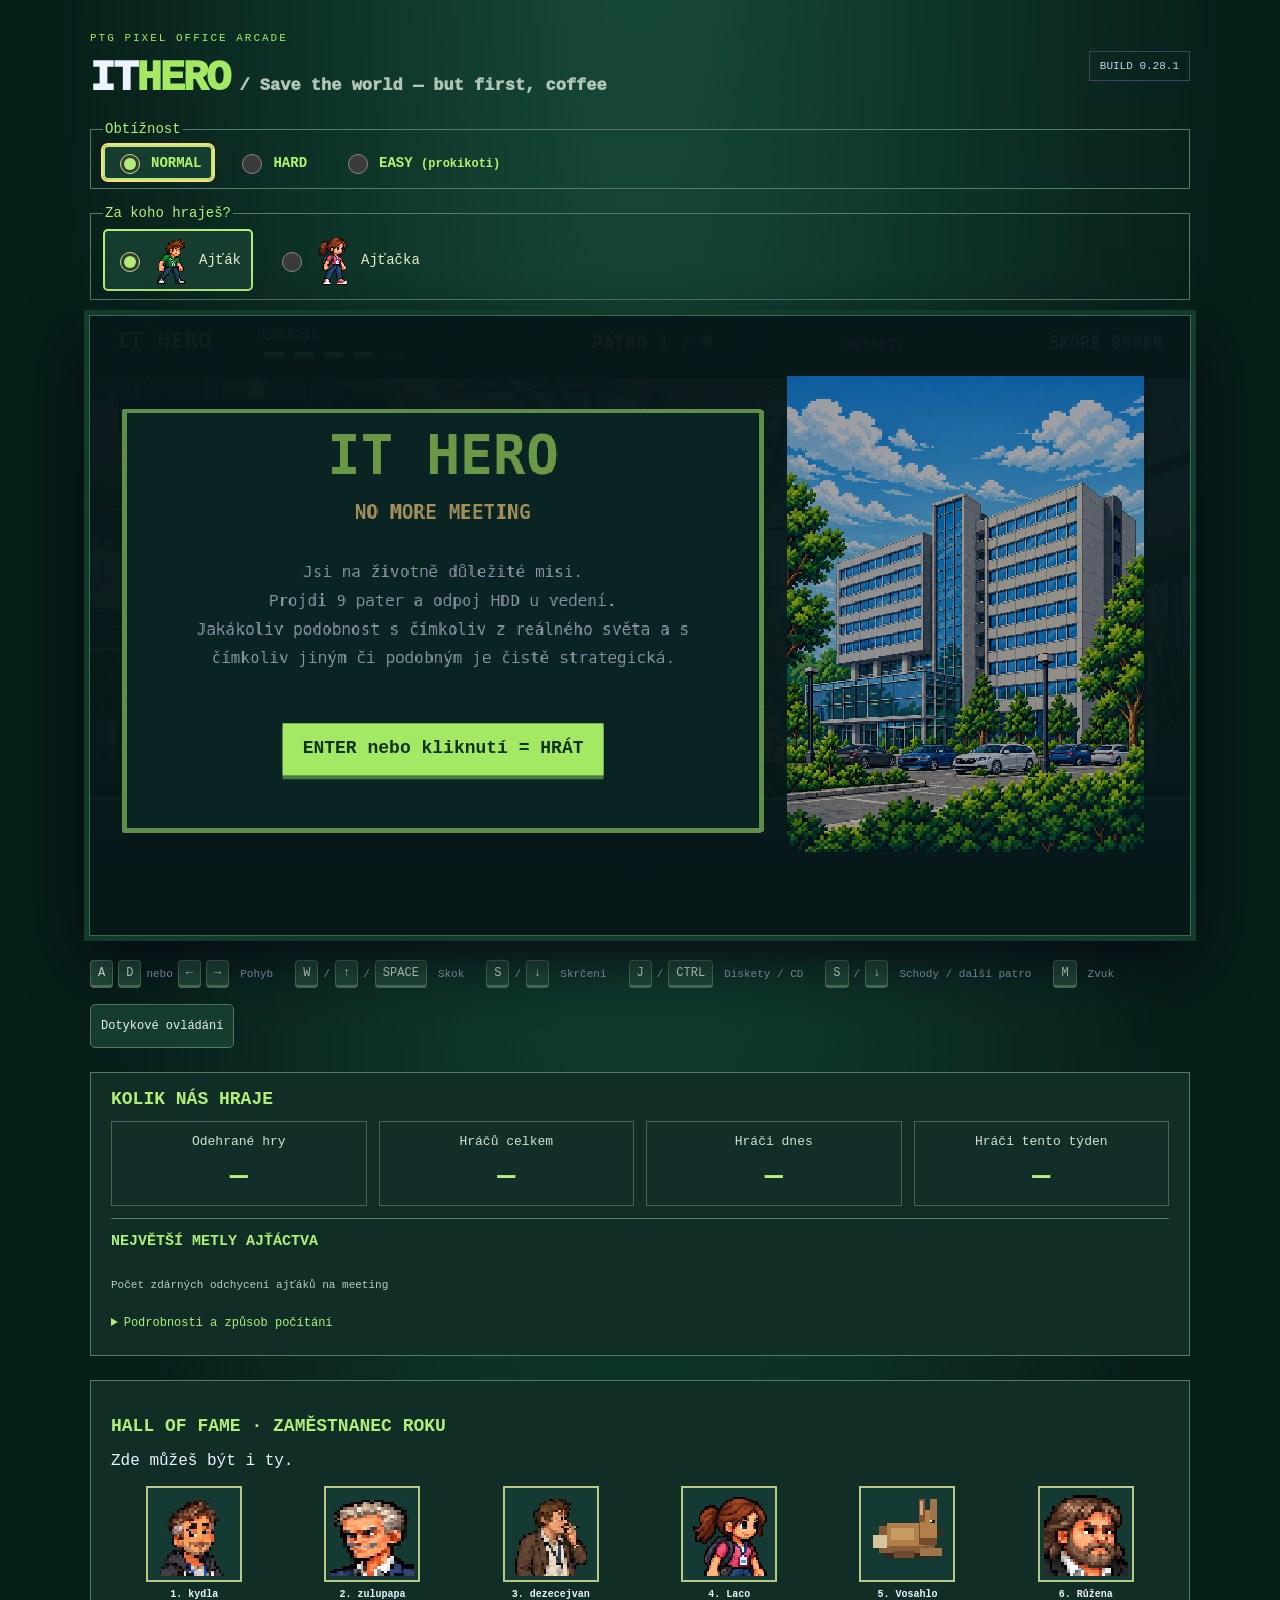
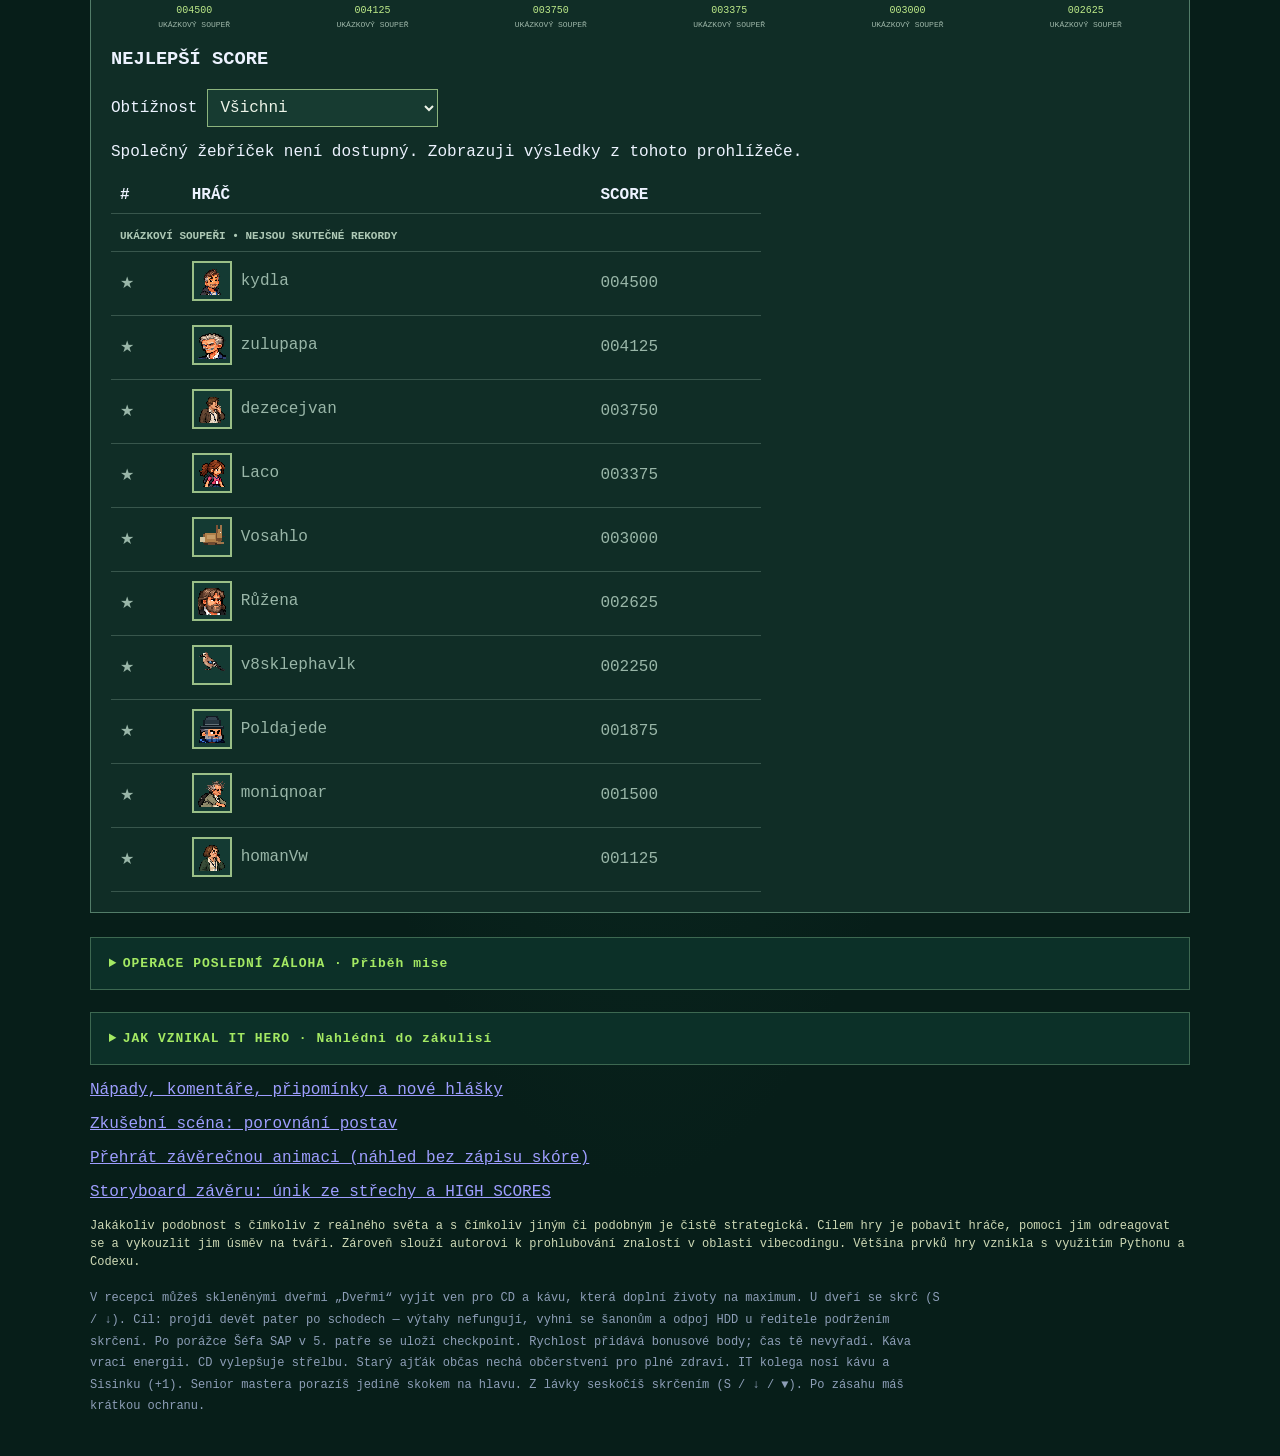
==== commit 1ea8bef8: "Animate boy walking and firing with the approved four-step cycle" ====
--- a/index.html
+++ b/index.html
@@ -5,39 +5,39 @@
   <meta name="viewport" content="width=device-width, initial-scale=1, viewport-fit=cover">
   <meta name="theme-color" content="#111a2a">
   <title>IT HERO | Save the world — but first, coffee</title>
-  <link rel="stylesheet" href="style.css?v=0.28.0">
+  <link rel="stylesheet" href="style.css?v=0.28.1">
   <script defer src="vendor/phaser.min.js"></script>
-  <script defer src="character-dialogue.js?v=0.28.0"></script>
-  <script defer src="dialogue-runtime.js?v=0.28.0"></script>
-  <script defer src="posters.js?v=0.28.0"></script>
-  <script defer src="item-textures.js?v=0.28.0"></script>
-  <script defer src="trio-attacks.js?v=0.28.0"></script>
-  <script defer src="player-character.js?v=0.28.0"></script>
-  <script defer src="appearance-mode.js?v=0.28.0"></script>
-  <script defer src="character-motion.js?v=0.28.0"></script>
-  <script defer src="enemy-catalog.js?v=0.28.0"></script>
-  <script defer src="dbpm.js?v=0.28.0"></script>
-  <script defer src="sap-integrator.js?v=0.28.0"></script>
-  <script defer src="it-colleague.js?v=0.28.0"></script>
-  <script defer src="gen-z-blockers.js?v=0.28.0"></script>
-  <script defer src="old-badger.js?v=0.28.0"></script>
-  <script defer src="touch-controls.js?v=0.28.0"></script>
-  <script defer src="difficulty.js?v=0.28.0"></script>
-  <script defer src="gameplay.js?v=0.28.0"></script>
+  <script defer src="character-dialogue.js?v=0.28.1"></script>
+  <script defer src="dialogue-runtime.js?v=0.28.1"></script>
+  <script defer src="posters.js?v=0.28.1"></script>
+  <script defer src="item-textures.js?v=0.28.1"></script>
+  <script defer src="trio-attacks.js?v=0.28.1"></script>
+  <script defer src="player-character.js?v=0.28.1"></script>
+  <script defer src="appearance-mode.js?v=0.28.1"></script>
+  <script defer src="character-motion.js?v=0.28.1"></script>
+  <script defer src="enemy-catalog.js?v=0.28.1"></script>
+  <script defer src="dbpm.js?v=0.28.1"></script>
+  <script defer src="sap-integrator.js?v=0.28.1"></script>
+  <script defer src="it-colleague.js?v=0.28.1"></script>
+  <script defer src="gen-z-blockers.js?v=0.28.1"></script>
+  <script defer src="old-badger.js?v=0.28.1"></script>
+  <script defer src="touch-controls.js?v=0.28.1"></script>
+  <script defer src="difficulty.js?v=0.28.1"></script>
+  <script defer src="gameplay.js?v=0.28.1"></script>
   <script defer src="community-config.js?v=cloud-9e7cbf2f4eb1"></script>
-  <script defer src="dialogue-community.js?v=0.28.0"></script>
-  <script defer src="play-stats.js?v=0.28.0"></script>
-  <script defer src="avatars.js?v=0.28.0"></script>
-  <script defer src="founders.js?v=0.28.0"></script>
-  <script defer src="menu-guests.js?v=0.28.0"></script>
-  <script defer src="score-table.js?v=0.28.0"></script>
-  <script defer src="ending-scene.js?v=0.28.0"></script>
-  <script defer src="secret-console.js?v=0.28.0"></script>
-  <script defer src="final-manager.js?v=0.28.0"></script>
-  <script defer src="lobby.js?v=0.28.0"></script>
-  <script defer src="outdoor-bonus.js?v=0.28.0"></script>
-  <script defer src="office-desks.js?v=0.28.0"></script>
-  <script defer src="game.js?v=0.28.0"></script>
+  <script defer src="dialogue-community.js?v=0.28.1"></script>
+  <script defer src="play-stats.js?v=0.28.1"></script>
+  <script defer src="avatars.js?v=0.28.1"></script>
+  <script defer src="founders.js?v=0.28.1"></script>
+  <script defer src="menu-guests.js?v=0.28.1"></script>
+  <script defer src="score-table.js?v=0.28.1"></script>
+  <script defer src="ending-scene.js?v=0.28.1"></script>
+  <script defer src="secret-console.js?v=0.28.1"></script>
+  <script defer src="final-manager.js?v=0.28.1"></script>
+  <script defer src="lobby.js?v=0.28.1"></script>
+  <script defer src="outdoor-bonus.js?v=0.28.1"></script>
+  <script defer src="office-desks.js?v=0.28.1"></script>
+  <script defer src="game.js?v=0.28.1"></script>
   <link rel="icon" type="image/png" sizes="32x32" href="assets/icons/favicon-32.png?v=1">
   <link rel="icon" href="favicon.ico?v=1" sizes="16x16 32x32 48x48">
   <link rel="apple-touch-icon" sizes="180x180" href="assets/icons/apple-touch-icon.png?v=1">
@@ -50,7 +50,7 @@
         <span class="eyebrow">PTG PIXEL OFFICE ARCADE</span>
         <h1>IT<span>HERO</span><small> / Save the world — but first, coffee</small></h1>
       </div>
-      <span class="version">BUILD 0.28.0</span>
+      <span class="version">BUILD 0.28.1</span>
     </header>
     <fieldset id="difficulty-choice" class="player-choice difficulty-choice"><legend>Obtížnost</legend><label><input type="radio" name="difficulty" value="normal" checked><span><strong>NORMAL</strong></span></label><label><input type="radio" name="difficulty" value="hard"><span><strong>HARD</strong></span></label><label><input type="radio" name="difficulty" value="easy"><span><strong>EASY <small>(prokikoti)</small></strong></span></label></fieldset>
     <fieldset id="player-choice" class="player-choice">
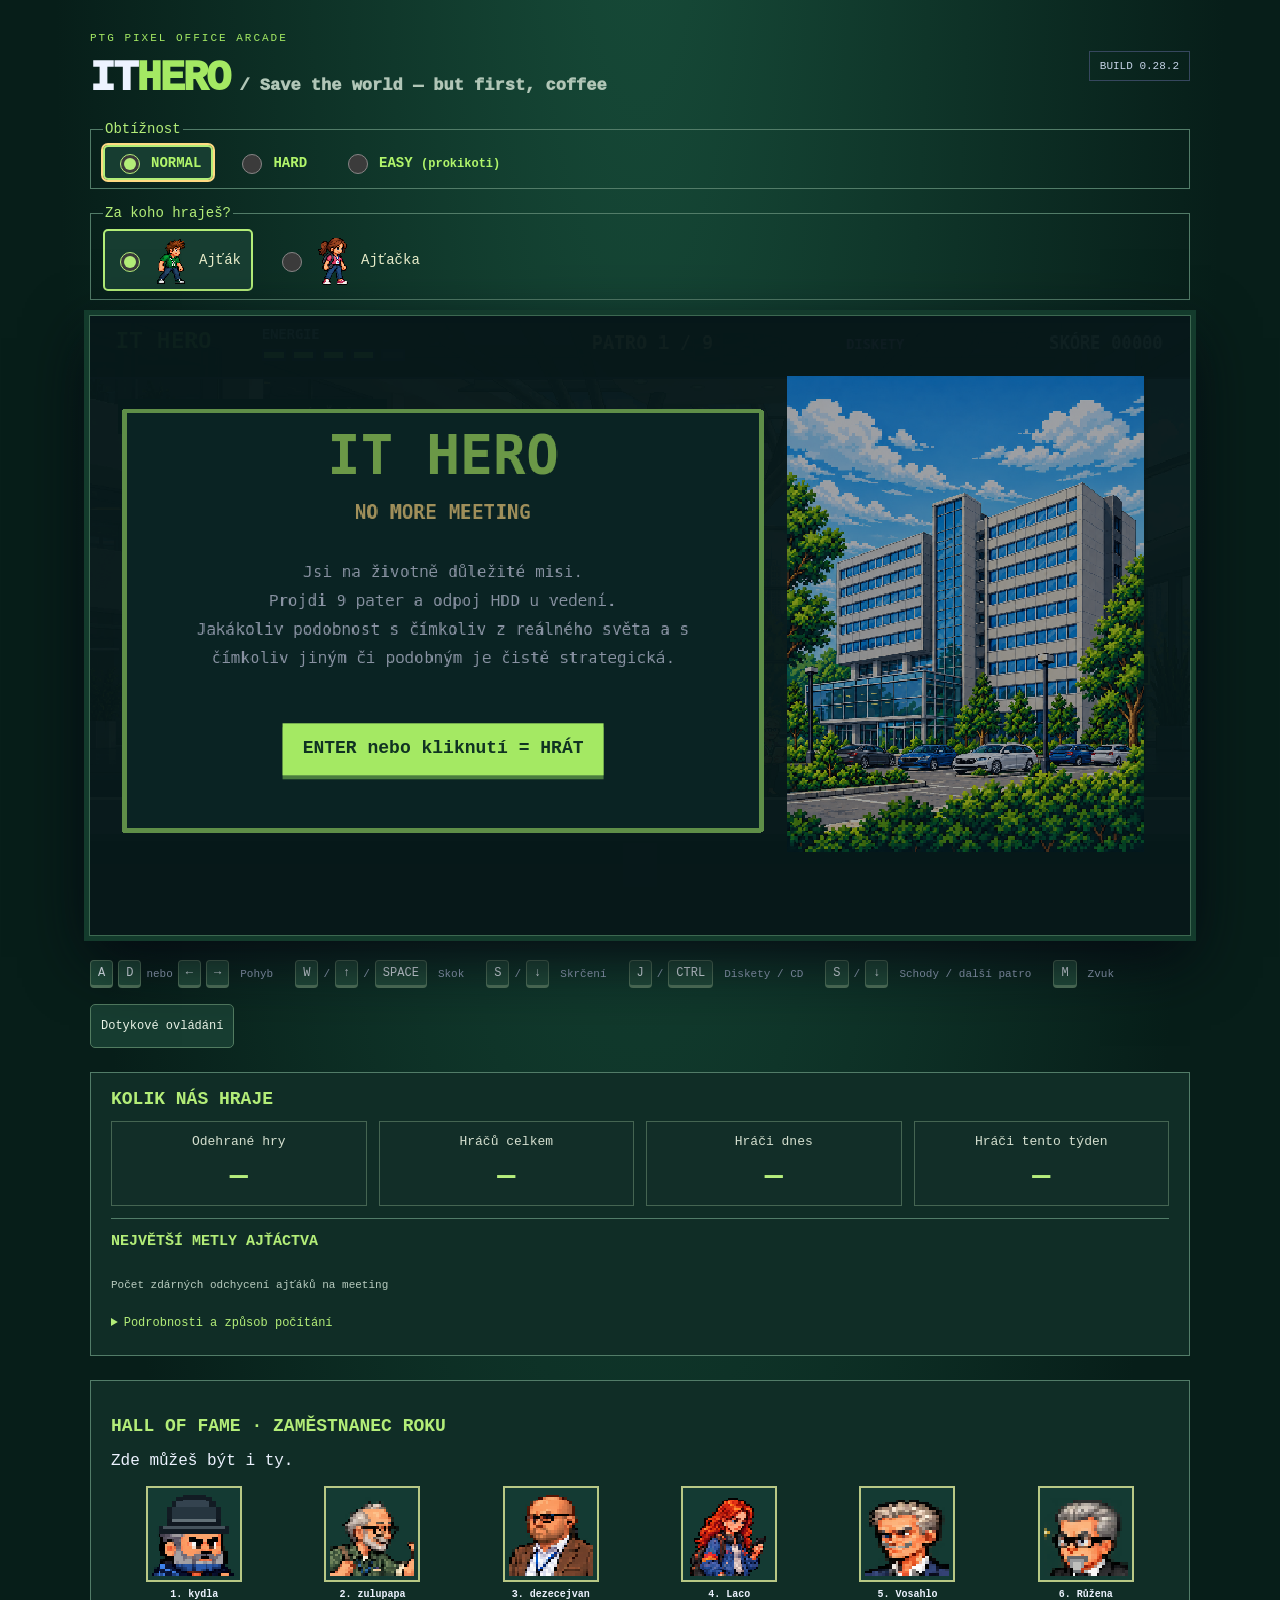
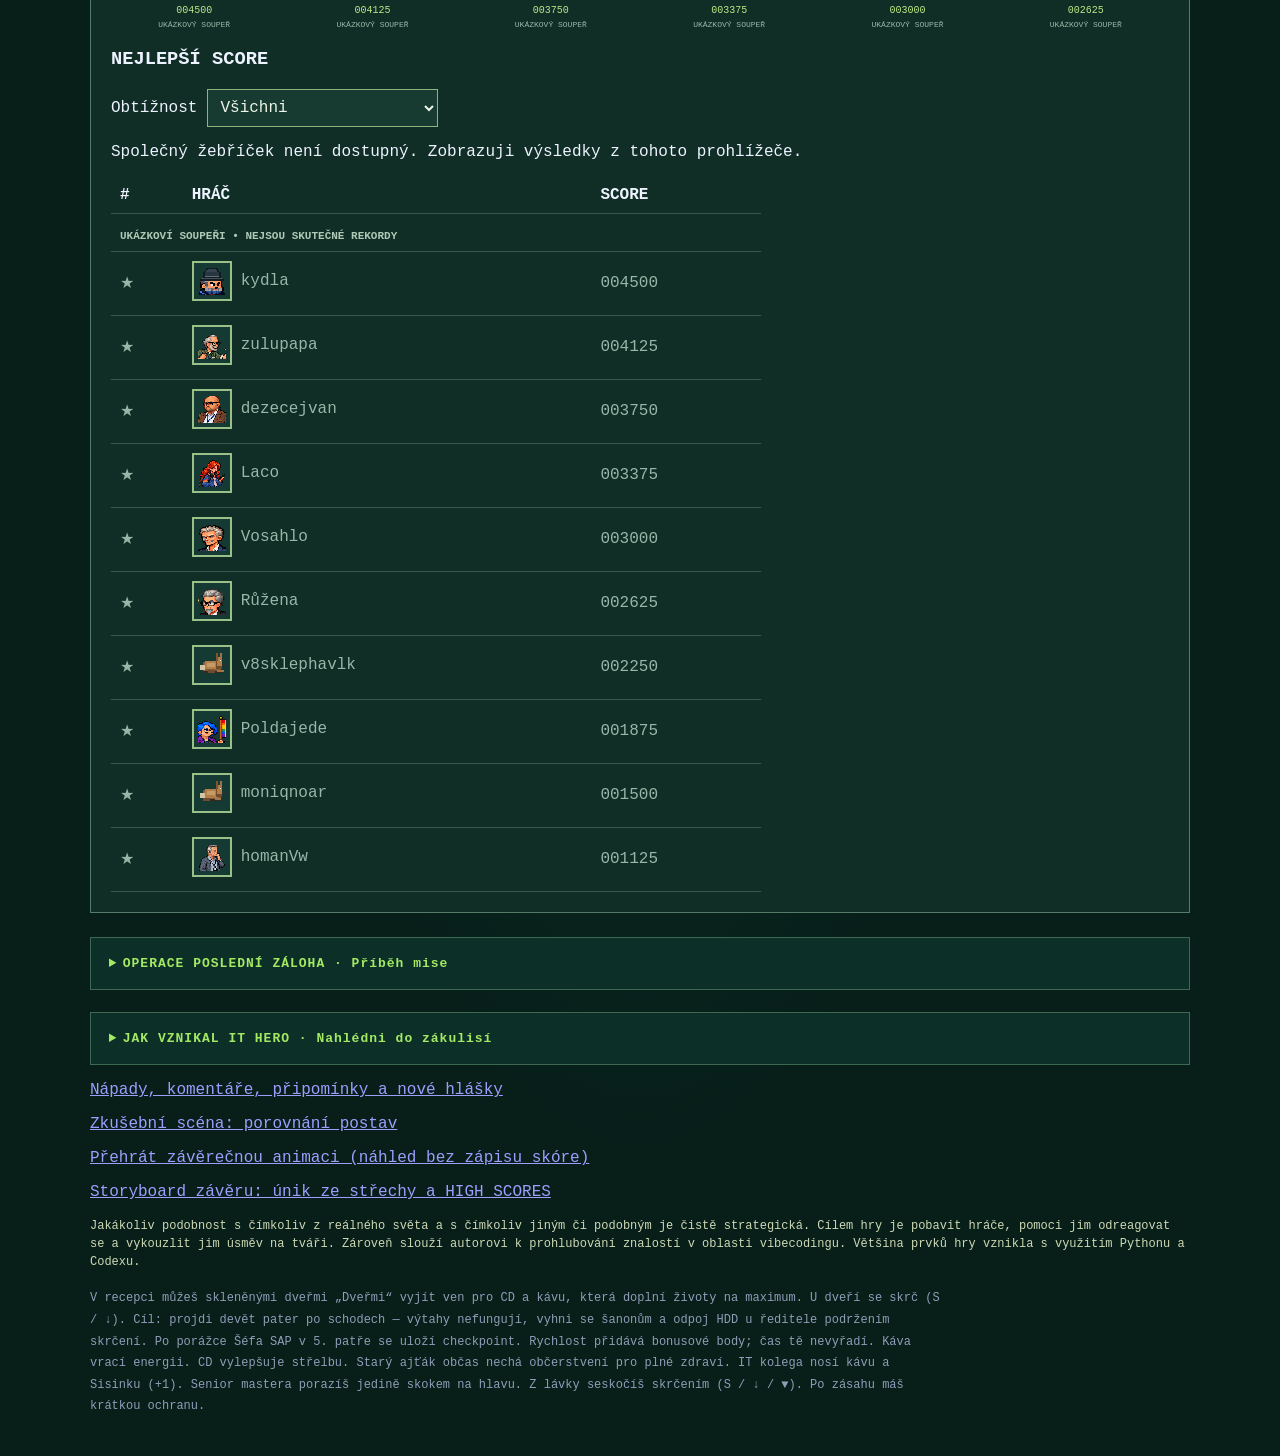
==== commit ce8ea973: "Make final manager pursue and jump; lob design manager golf shots" ====
--- a/index.html
+++ b/index.html
@@ -5,39 +5,39 @@
   <meta name="viewport" content="width=device-width, initial-scale=1, viewport-fit=cover">
   <meta name="theme-color" content="#111a2a">
   <title>IT HERO | Save the world — but first, coffee</title>
-  <link rel="stylesheet" href="style.css?v=0.28.1">
+  <link rel="stylesheet" href="style.css?v=0.28.2">
   <script defer src="vendor/phaser.min.js"></script>
-  <script defer src="character-dialogue.js?v=0.28.1"></script>
-  <script defer src="dialogue-runtime.js?v=0.28.1"></script>
-  <script defer src="posters.js?v=0.28.1"></script>
-  <script defer src="item-textures.js?v=0.28.1"></script>
-  <script defer src="trio-attacks.js?v=0.28.1"></script>
-  <script defer src="player-character.js?v=0.28.1"></script>
-  <script defer src="appearance-mode.js?v=0.28.1"></script>
-  <script defer src="character-motion.js?v=0.28.1"></script>
-  <script defer src="enemy-catalog.js?v=0.28.1"></script>
-  <script defer src="dbpm.js?v=0.28.1"></script>
-  <script defer src="sap-integrator.js?v=0.28.1"></script>
-  <script defer src="it-colleague.js?v=0.28.1"></script>
-  <script defer src="gen-z-blockers.js?v=0.28.1"></script>
-  <script defer src="old-badger.js?v=0.28.1"></script>
-  <script defer src="touch-controls.js?v=0.28.1"></script>
-  <script defer src="difficulty.js?v=0.28.1"></script>
-  <script defer src="gameplay.js?v=0.28.1"></script>
+  <script defer src="character-dialogue.js?v=0.28.2"></script>
+  <script defer src="dialogue-runtime.js?v=0.28.2"></script>
+  <script defer src="posters.js?v=0.28.2"></script>
+  <script defer src="item-textures.js?v=0.28.2"></script>
+  <script defer src="trio-attacks.js?v=0.28.2"></script>
+  <script defer src="player-character.js?v=0.28.2"></script>
+  <script defer src="appearance-mode.js?v=0.28.2"></script>
+  <script defer src="character-motion.js?v=0.28.2"></script>
+  <script defer src="enemy-catalog.js?v=0.28.2"></script>
+  <script defer src="dbpm.js?v=0.28.2"></script>
+  <script defer src="sap-integrator.js?v=0.28.2"></script>
+  <script defer src="it-colleague.js?v=0.28.2"></script>
+  <script defer src="gen-z-blockers.js?v=0.28.2"></script>
+  <script defer src="old-badger.js?v=0.28.2"></script>
+  <script defer src="touch-controls.js?v=0.28.2"></script>
+  <script defer src="difficulty.js?v=0.28.2"></script>
+  <script defer src="gameplay.js?v=0.28.2"></script>
   <script defer src="community-config.js?v=cloud-9e7cbf2f4eb1"></script>
-  <script defer src="dialogue-community.js?v=0.28.1"></script>
-  <script defer src="play-stats.js?v=0.28.1"></script>
-  <script defer src="avatars.js?v=0.28.1"></script>
-  <script defer src="founders.js?v=0.28.1"></script>
-  <script defer src="menu-guests.js?v=0.28.1"></script>
-  <script defer src="score-table.js?v=0.28.1"></script>
-  <script defer src="ending-scene.js?v=0.28.1"></script>
-  <script defer src="secret-console.js?v=0.28.1"></script>
-  <script defer src="final-manager.js?v=0.28.1"></script>
-  <script defer src="lobby.js?v=0.28.1"></script>
-  <script defer src="outdoor-bonus.js?v=0.28.1"></script>
-  <script defer src="office-desks.js?v=0.28.1"></script>
-  <script defer src="game.js?v=0.28.1"></script>
+  <script defer src="dialogue-community.js?v=0.28.2"></script>
+  <script defer src="play-stats.js?v=0.28.2"></script>
+  <script defer src="avatars.js?v=0.28.2"></script>
+  <script defer src="founders.js?v=0.28.2"></script>
+  <script defer src="menu-guests.js?v=0.28.2"></script>
+  <script defer src="score-table.js?v=0.28.2"></script>
+  <script defer src="ending-scene.js?v=0.28.2"></script>
+  <script defer src="secret-console.js?v=0.28.2"></script>
+  <script defer src="final-manager.js?v=0.28.2"></script>
+  <script defer src="lobby.js?v=0.28.2"></script>
+  <script defer src="outdoor-bonus.js?v=0.28.2"></script>
+  <script defer src="office-desks.js?v=0.28.2"></script>
+  <script defer src="game.js?v=0.28.2"></script>
   <link rel="icon" type="image/png" sizes="32x32" href="assets/icons/favicon-32.png?v=1">
   <link rel="icon" href="favicon.ico?v=1" sizes="16x16 32x32 48x48">
   <link rel="apple-touch-icon" sizes="180x180" href="assets/icons/apple-touch-icon.png?v=1">
@@ -50,7 +50,7 @@
         <span class="eyebrow">PTG PIXEL OFFICE ARCADE</span>
         <h1>IT<span>HERO</span><small> / Save the world — but first, coffee</small></h1>
       </div>
-      <span class="version">BUILD 0.28.1</span>
+      <span class="version">BUILD 0.28.2</span>
     </header>
     <fieldset id="difficulty-choice" class="player-choice difficulty-choice"><legend>Obtížnost</legend><label><input type="radio" name="difficulty" value="normal" checked><span><strong>NORMAL</strong></span></label><label><input type="radio" name="difficulty" value="hard"><span><strong>HARD</strong></span></label><label><input type="radio" name="difficulty" value="easy"><span><strong>EASY <small>(prokikoti)</small></strong></span></label></fieldset>
     <fieldset id="player-choice" class="player-choice">
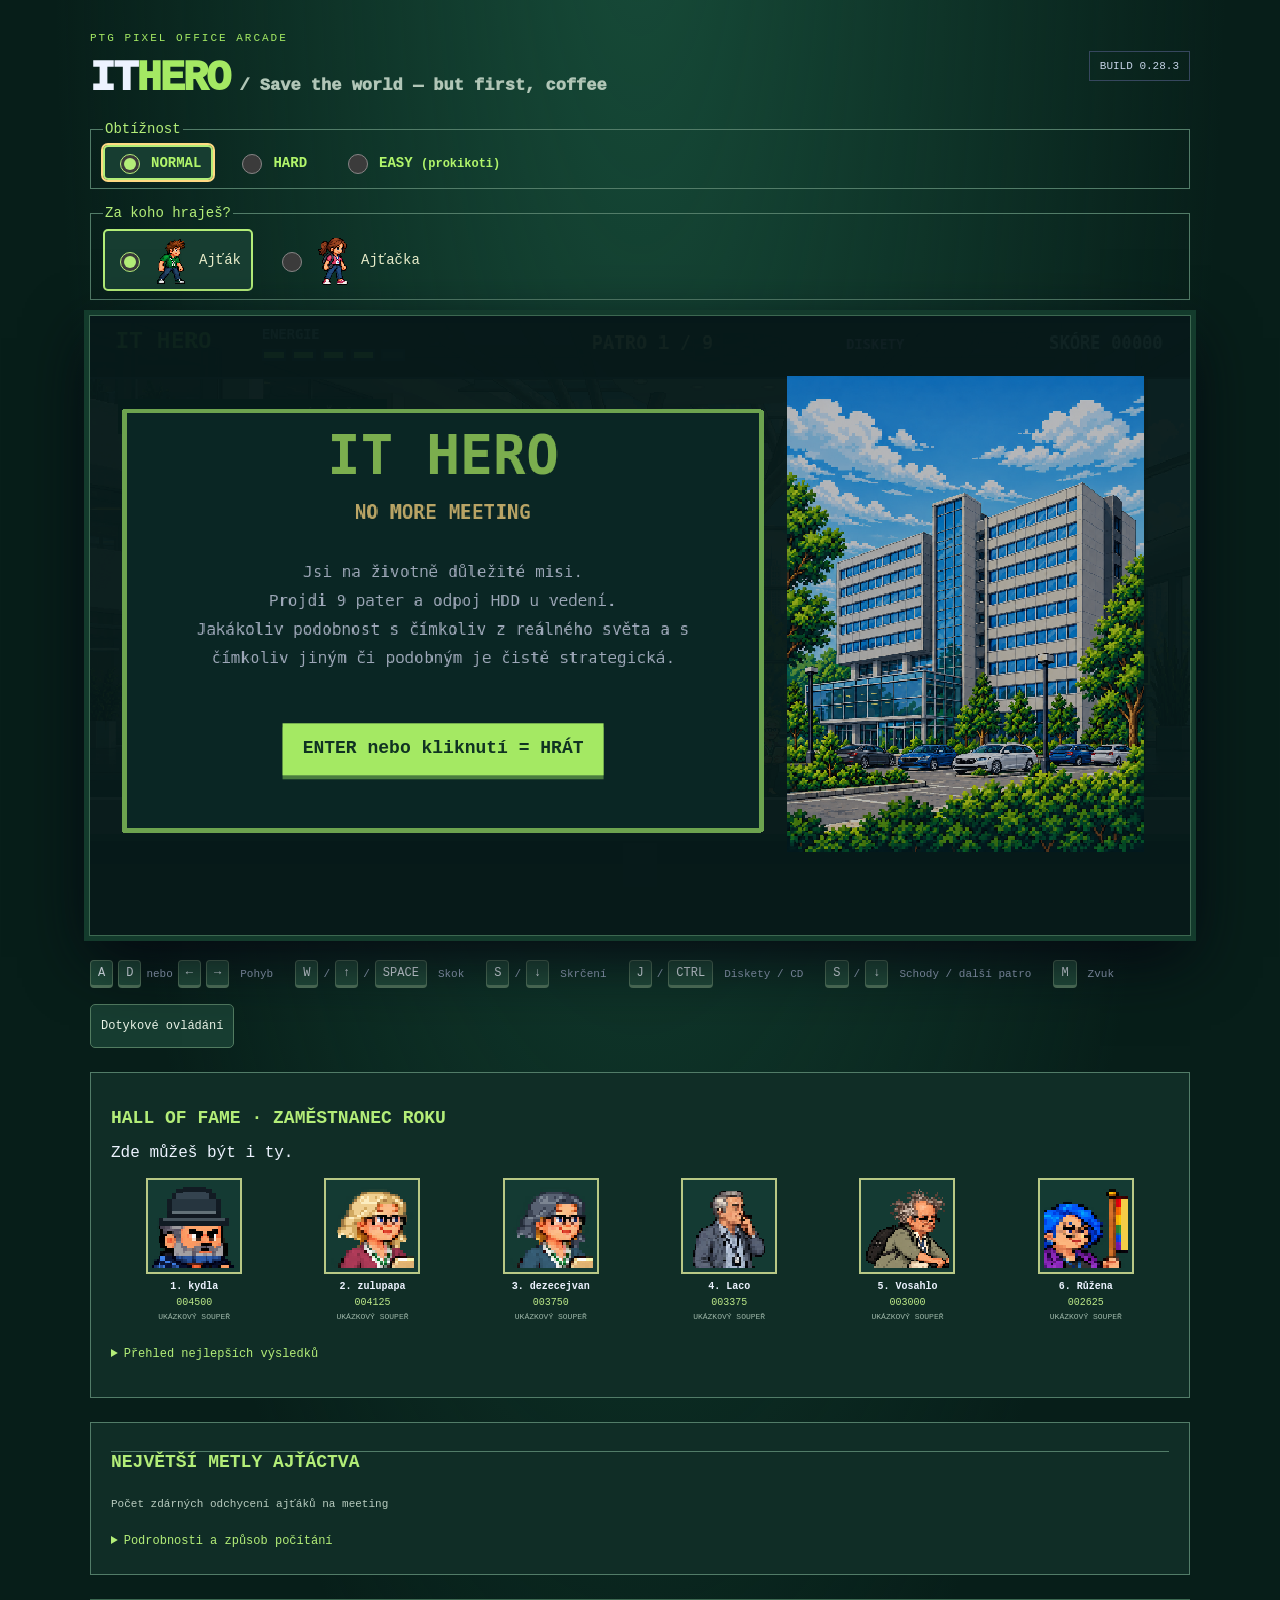
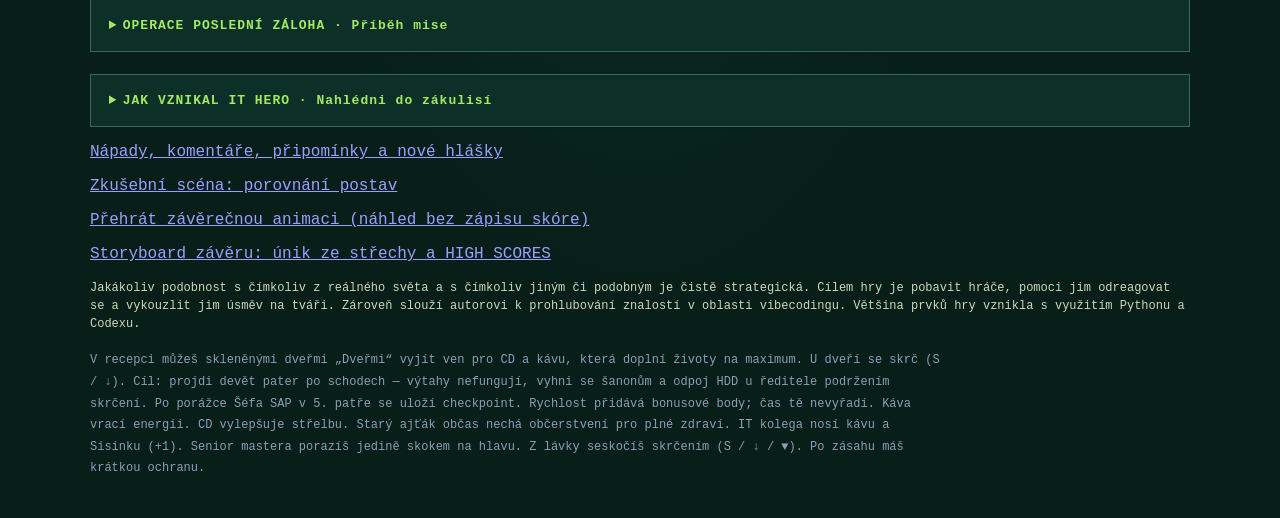
==== commit 69a2f4b7: "Reorder homepage rankings and collapse detailed statistics" ====
--- a/index.html
+++ b/index.html
@@ -5,39 +5,39 @@
   <meta name="viewport" content="width=device-width, initial-scale=1, viewport-fit=cover">
   <meta name="theme-color" content="#111a2a">
   <title>IT HERO | Save the world — but first, coffee</title>
-  <link rel="stylesheet" href="style.css?v=0.28.2">
+  <link rel="stylesheet" href="style.css?v=0.28.3">
   <script defer src="vendor/phaser.min.js"></script>
-  <script defer src="character-dialogue.js?v=0.28.2"></script>
-  <script defer src="dialogue-runtime.js?v=0.28.2"></script>
-  <script defer src="posters.js?v=0.28.2"></script>
-  <script defer src="item-textures.js?v=0.28.2"></script>
-  <script defer src="trio-attacks.js?v=0.28.2"></script>
-  <script defer src="player-character.js?v=0.28.2"></script>
-  <script defer src="appearance-mode.js?v=0.28.2"></script>
-  <script defer src="character-motion.js?v=0.28.2"></script>
-  <script defer src="enemy-catalog.js?v=0.28.2"></script>
-  <script defer src="dbpm.js?v=0.28.2"></script>
-  <script defer src="sap-integrator.js?v=0.28.2"></script>
-  <script defer src="it-colleague.js?v=0.28.2"></script>
-  <script defer src="gen-z-blockers.js?v=0.28.2"></script>
-  <script defer src="old-badger.js?v=0.28.2"></script>
-  <script defer src="touch-controls.js?v=0.28.2"></script>
-  <script defer src="difficulty.js?v=0.28.2"></script>
-  <script defer src="gameplay.js?v=0.28.2"></script>
+  <script defer src="character-dialogue.js?v=0.28.3"></script>
+  <script defer src="dialogue-runtime.js?v=0.28.3"></script>
+  <script defer src="posters.js?v=0.28.3"></script>
+  <script defer src="item-textures.js?v=0.28.3"></script>
+  <script defer src="trio-attacks.js?v=0.28.3"></script>
+  <script defer src="player-character.js?v=0.28.3"></script>
+  <script defer src="appearance-mode.js?v=0.28.3"></script>
+  <script defer src="character-motion.js?v=0.28.3"></script>
+  <script defer src="enemy-catalog.js?v=0.28.3"></script>
+  <script defer src="dbpm.js?v=0.28.3"></script>
+  <script defer src="sap-integrator.js?v=0.28.3"></script>
+  <script defer src="it-colleague.js?v=0.28.3"></script>
+  <script defer src="gen-z-blockers.js?v=0.28.3"></script>
+  <script defer src="old-badger.js?v=0.28.3"></script>
+  <script defer src="touch-controls.js?v=0.28.3"></script>
+  <script defer src="difficulty.js?v=0.28.3"></script>
+  <script defer src="gameplay.js?v=0.28.3"></script>
   <script defer src="community-config.js?v=cloud-9e7cbf2f4eb1"></script>
-  <script defer src="dialogue-community.js?v=0.28.2"></script>
-  <script defer src="play-stats.js?v=0.28.2"></script>
-  <script defer src="avatars.js?v=0.28.2"></script>
-  <script defer src="founders.js?v=0.28.2"></script>
-  <script defer src="menu-guests.js?v=0.28.2"></script>
-  <script defer src="score-table.js?v=0.28.2"></script>
-  <script defer src="ending-scene.js?v=0.28.2"></script>
-  <script defer src="secret-console.js?v=0.28.2"></script>
-  <script defer src="final-manager.js?v=0.28.2"></script>
-  <script defer src="lobby.js?v=0.28.2"></script>
-  <script defer src="outdoor-bonus.js?v=0.28.2"></script>
-  <script defer src="office-desks.js?v=0.28.2"></script>
-  <script defer src="game.js?v=0.28.2"></script>
+  <script defer src="dialogue-community.js?v=0.28.3"></script>
+  <script defer src="play-stats.js?v=0.28.3"></script>
+  <script defer src="avatars.js?v=0.28.3"></script>
+  <script defer src="founders.js?v=0.28.3"></script>
+  <script defer src="menu-guests.js?v=0.28.3"></script>
+  <script defer src="score-table.js?v=0.28.3"></script>
+  <script defer src="ending-scene.js?v=0.28.3"></script>
+  <script defer src="secret-console.js?v=0.28.3"></script>
+  <script defer src="final-manager.js?v=0.28.3"></script>
+  <script defer src="lobby.js?v=0.28.3"></script>
+  <script defer src="outdoor-bonus.js?v=0.28.3"></script>
+  <script defer src="office-desks.js?v=0.28.3"></script>
+  <script defer src="game.js?v=0.28.3"></script>
   <link rel="icon" type="image/png" sizes="32x32" href="assets/icons/favicon-32.png?v=1">
   <link rel="icon" href="favicon.ico?v=1" sizes="16x16 32x32 48x48">
   <link rel="apple-touch-icon" sizes="180x180" href="assets/icons/apple-touch-icon.png?v=1">
@@ -50,7 +50,7 @@
         <span class="eyebrow">PTG PIXEL OFFICE ARCADE</span>
         <h1>IT<span>HERO</span><small> / Save the world — but first, coffee</small></h1>
       </div>
-      <span class="version">BUILD 0.28.2</span>
+      <span class="version">BUILD 0.28.3</span>
     </header>
     <fieldset id="difficulty-choice" class="player-choice difficulty-choice"><legend>Obtížnost</legend><label><input type="radio" name="difficulty" value="normal" checked><span><strong>NORMAL</strong></span></label><label><input type="radio" name="difficulty" value="hard"><span><strong>HARD</strong></span></label><label><input type="radio" name="difficulty" value="easy"><span><strong>EASY <small>(prokikoti)</small></strong></span></label></fieldset>
     <fieldset id="player-choice" class="player-choice">
@@ -98,13 +98,14 @@
       <div><kbd>M</kbd><span>Zvuk</span></div>
     </div>
     <button type="button" id="touch-toggle" class="touch-toggle" aria-controls="touch-controls" aria-expanded="false">Dotykové ovládání</button>
-    <section class="play-statistics compact-stats" aria-labelledby="play-stats-title"><h2 id="play-stats-title">KOLIK NÁS HRAJE</h2>
+    <section class="employee-hall" aria-labelledby="employee-title"><h2 id="employee-title">HALL OF FAME · ZAMĚSTNANEC ROKU</h2><p>Zde můžeš být i ty.</p><div id="employee-portraits" class="employee-portraits"></div>
+    <details class="score-results stats-details"><summary>Přehled nejlepších výsledků</summary><label class="score-filter">Obtížnost <select id="score-difficulty-filter"><option value="">Všichni</option><option value="normal">Normal</option><option value="hard">Hard · zlatá disketa</option></select></label><p id="lobby-status" role="status">Načítám společné výsledky…</p><table class="lobby-table"><thead><tr><th scope="col">#</th><th scope="col">HRÁČ</th><th scope="col">SCORE</th></tr></thead><tbody id="lobby-scores"></tbody></table></details></section>
+    <section class="play-statistics compact-stats" aria-labelledby="game-activity-title">
+    <div class="game-activity"><h2 id="game-activity-title">NEJVĚTŠÍ METLY AJŤÁCTVA</h2><div id="game-killers" class="game-killers"></div><p class="killer-count-label">Počet zdárných odchycení ajťáků na meeting</p></div>
+    <details class="stats-details"><summary>Podrobnosti a způsob počítání</summary><h2 id="play-stats-title">KOLIK NÁS HRAJE</h2>
     <dl class="play-stat-values stats-totals"><div><dt>Odehrané hry</dt><dd id="games-started">—</dd></div><div><dt>Hráčů celkem</dt><dd id="players-total">—</dd></div><div><dt>Hráči dnes</dt><dd id="players-today">—</dd></div><div><dt>Hráči tento týden</dt><dd id="players-week">—</dd></div></dl>
 
-    <div class="game-activity"><h3>NEJVĚTŠÍ METLY AJŤÁCTVA</h3><div id="game-killers" class="game-killers"></div><p class="killer-count-label">Počet zdárných odchycení ajťáků na meeting</p></div>
-    <details class="stats-details"><summary>Podrobnosti a způsob počítání</summary><p id="play-stats-status" role="status">Načítám statistiku…</p><p id="games-since"></p><p id="game-stats-status" role="status">Načítám statistiku her…</p><p class="play-stats-note">Hráče počítáme podle anonymního ID prohlížeče. Opakované pokusy jednoho hráče se započítávají mezi hry, ne mezi nové hráče. Jiný prohlížeč nebo smazání dat znamená nového hráče. Den i týden počítáme podle českého času, týden od pondělí.</p><p class="play-stats-note">Počítá se každý start kampaně i pokračování ze zálohy po prohře. Pauza, venkovní mezihra ani samotné otevření stránky se nepočítají. Starší hry před začátkem měření zpětně dopočítat neumíme.</p></details></section>
-    <section class="employee-hall" aria-labelledby="employee-title"><h2 id="employee-title">HALL OF FAME · ZAMĚSTNANEC ROKU</h2><p>Zde můžeš být i ty.</p><div id="employee-portraits" class="employee-portraits"></div>
-    <h3>NEJLEPŠÍ SCORE</h3><label class="score-filter">Obtížnost <select id="score-difficulty-filter"><option value="">Všichni</option><option value="normal">Normal</option><option value="hard">Hard · zlatá disketa</option></select></label><p id="lobby-status" role="status">Načítám společné výsledky…</p><table class="lobby-table"><thead><tr><th scope="col">#</th><th scope="col">HRÁČ</th><th scope="col">SCORE</th></tr></thead><tbody id="lobby-scores"></tbody></table></section>
+<p id="play-stats-status" role="status">Načítám statistiku…</p><p id="games-since"></p><p id="game-stats-status" role="status">Načítám statistiku her…</p><p class="play-stats-note">Hráče počítáme podle anonymního ID prohlížeče. Opakované pokusy jednoho hráče se započítávají mezi hry, ne mezi nové hráče. Jiný prohlížeč nebo smazání dat znamená nového hráče. Den i týden počítáme podle českého času, týden od pondělí.</p><p class="play-stats-note">Počítá se každý start kampaně i pokračování ze zálohy po prohře. Pauza, venkovní mezihra ani samotné otevření stránky se nepočítají. Starší hry před začátkem měření zpětně dopočítat neumíme.</p></details></section>
     <details class="mission-story">
       <summary>OPERACE POSLEDNÍ ZÁLOHA · Příběh mise</summary>
       <p>Někdo rozeslal e-mail „HOŘÍ!“ a do kopie přidal celou firmu. Myslel tím termín vyplnění dotazníku 9029/775 v LínémX. Recepce to pochopila doslova.</p>
--- a/style.css
+++ b/style.css
@@ -212,3 +212,6 @@
 .hard-disk{width:20px;height:20px;image-rendering:pixelated;display:inline-block;vertical-align:middle;flex:none;margin-left:5px}
 .score-filter{display:flex;align-items:center;gap:10px;flex-wrap:wrap;margin:12px 0}.score-filter select{color:#edf4e8;background:#173b31;border:1px solid #8cb47d;padding:8px;font:inherit}
 .employee-portraits .hard-disk{width:16px;height:16px;display:inline-block;border:0;background:transparent;margin-left:4px;vertical-align:middle}
+
+/* Collapsed results and complete counting details below the portrait galleries. */
+.score-results summary{min-height:44px;align-content:center}.score-results[open] summary{margin-bottom:12px}.stats-details>h2{margin-top:16px}.stats-details summary:focus-visible{outline:2px solid #ffda83;outline-offset:3px}
